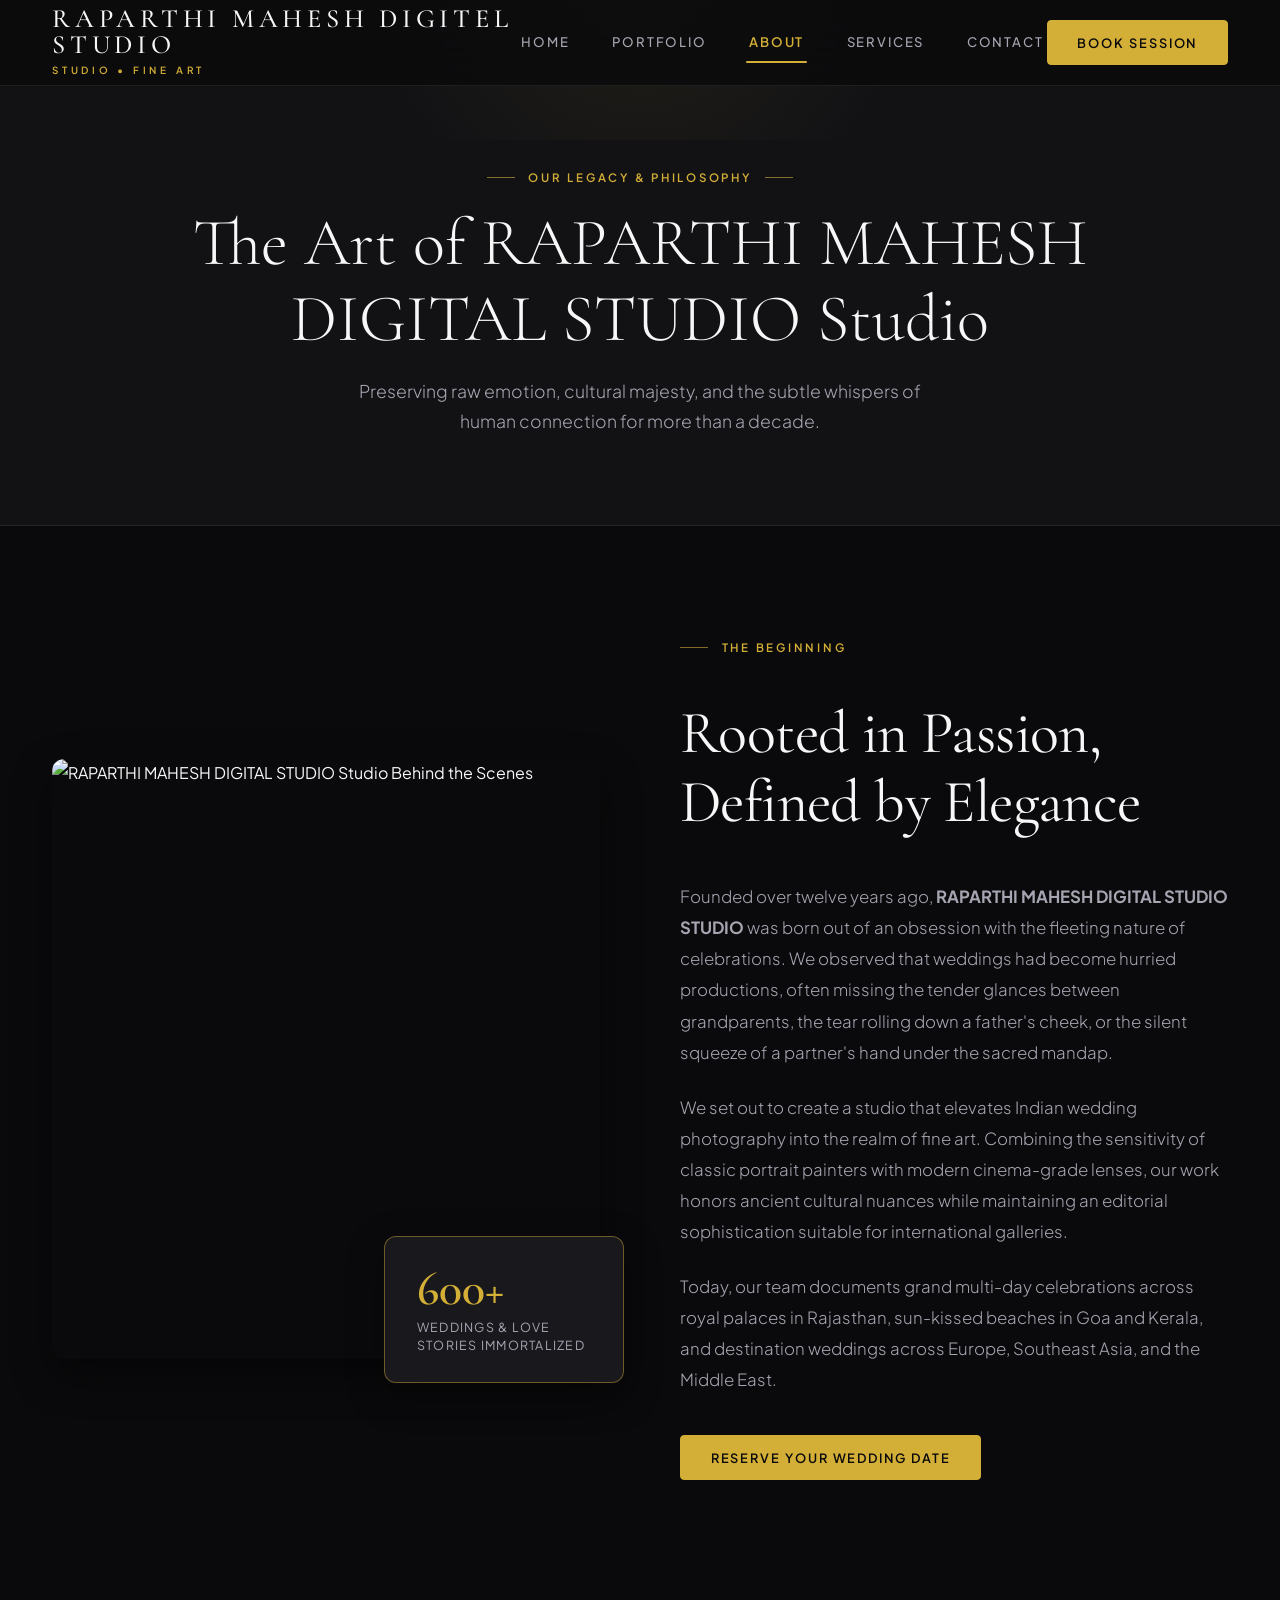
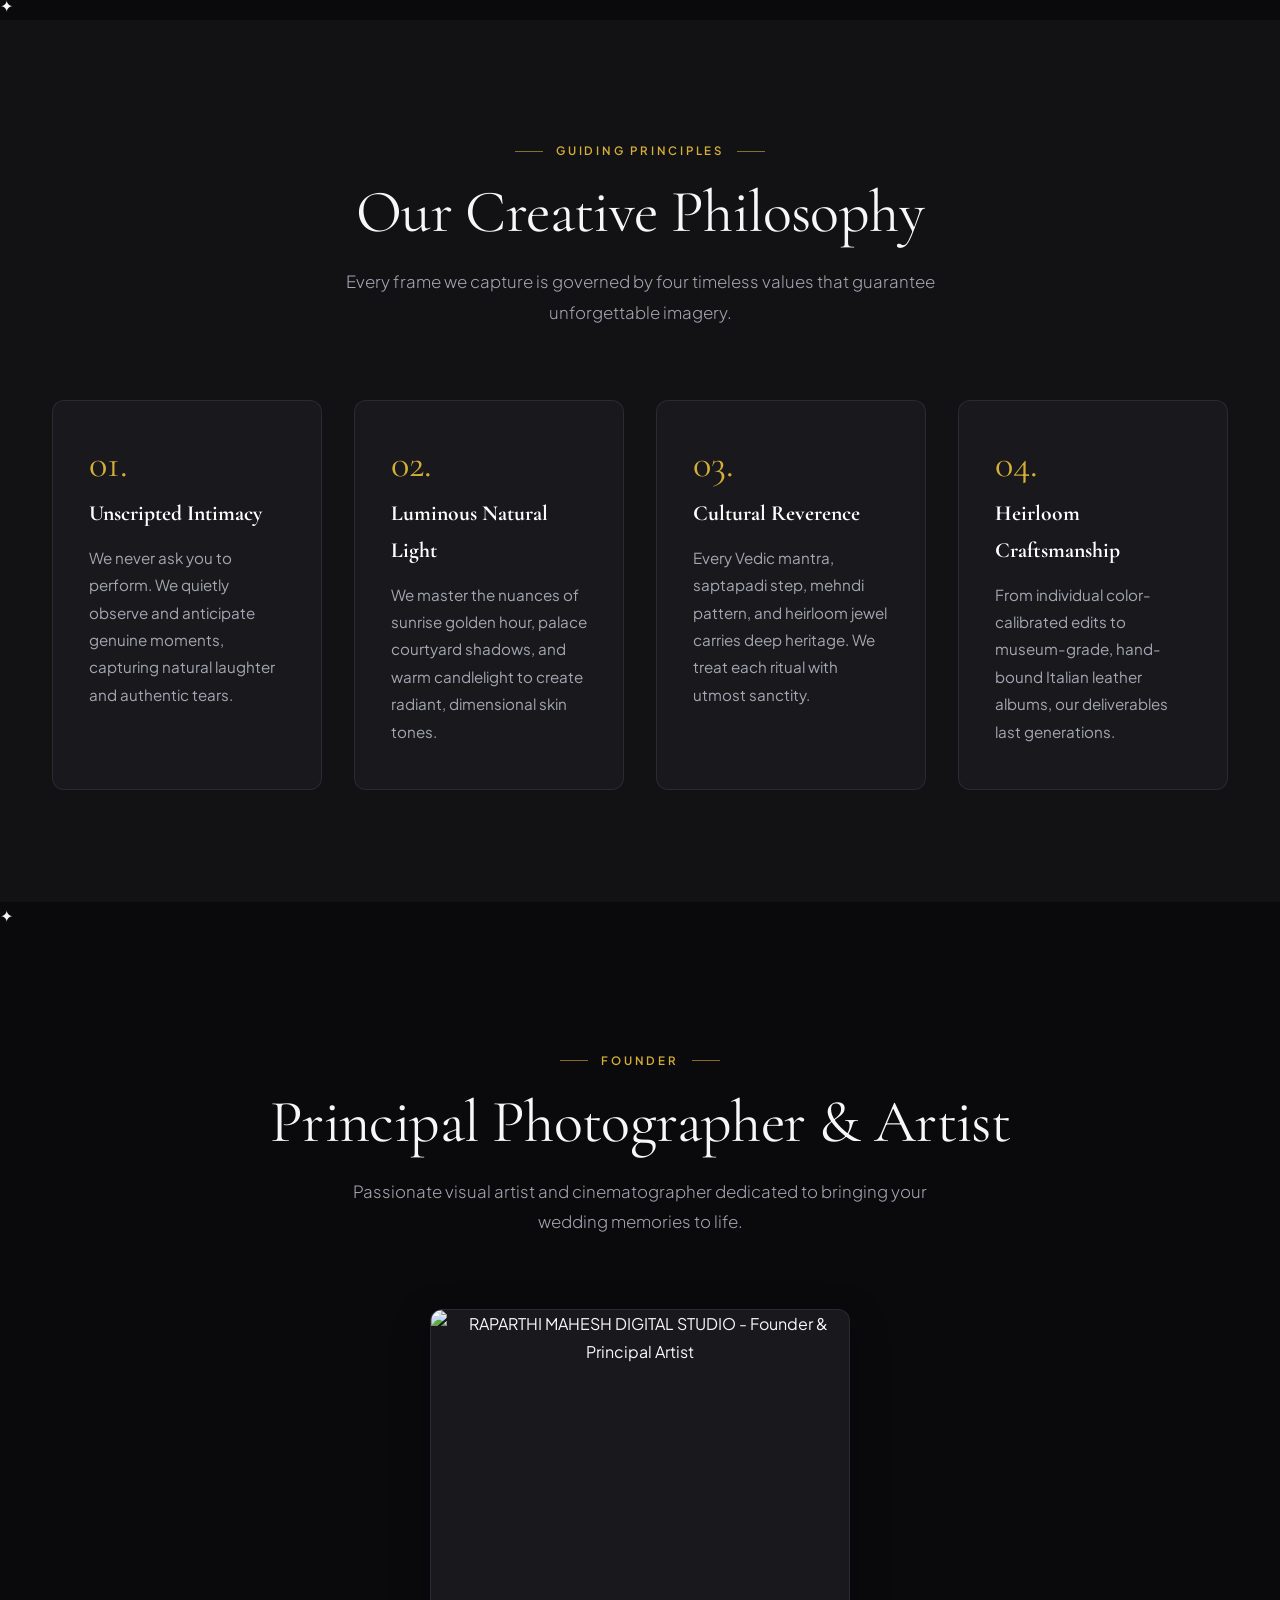
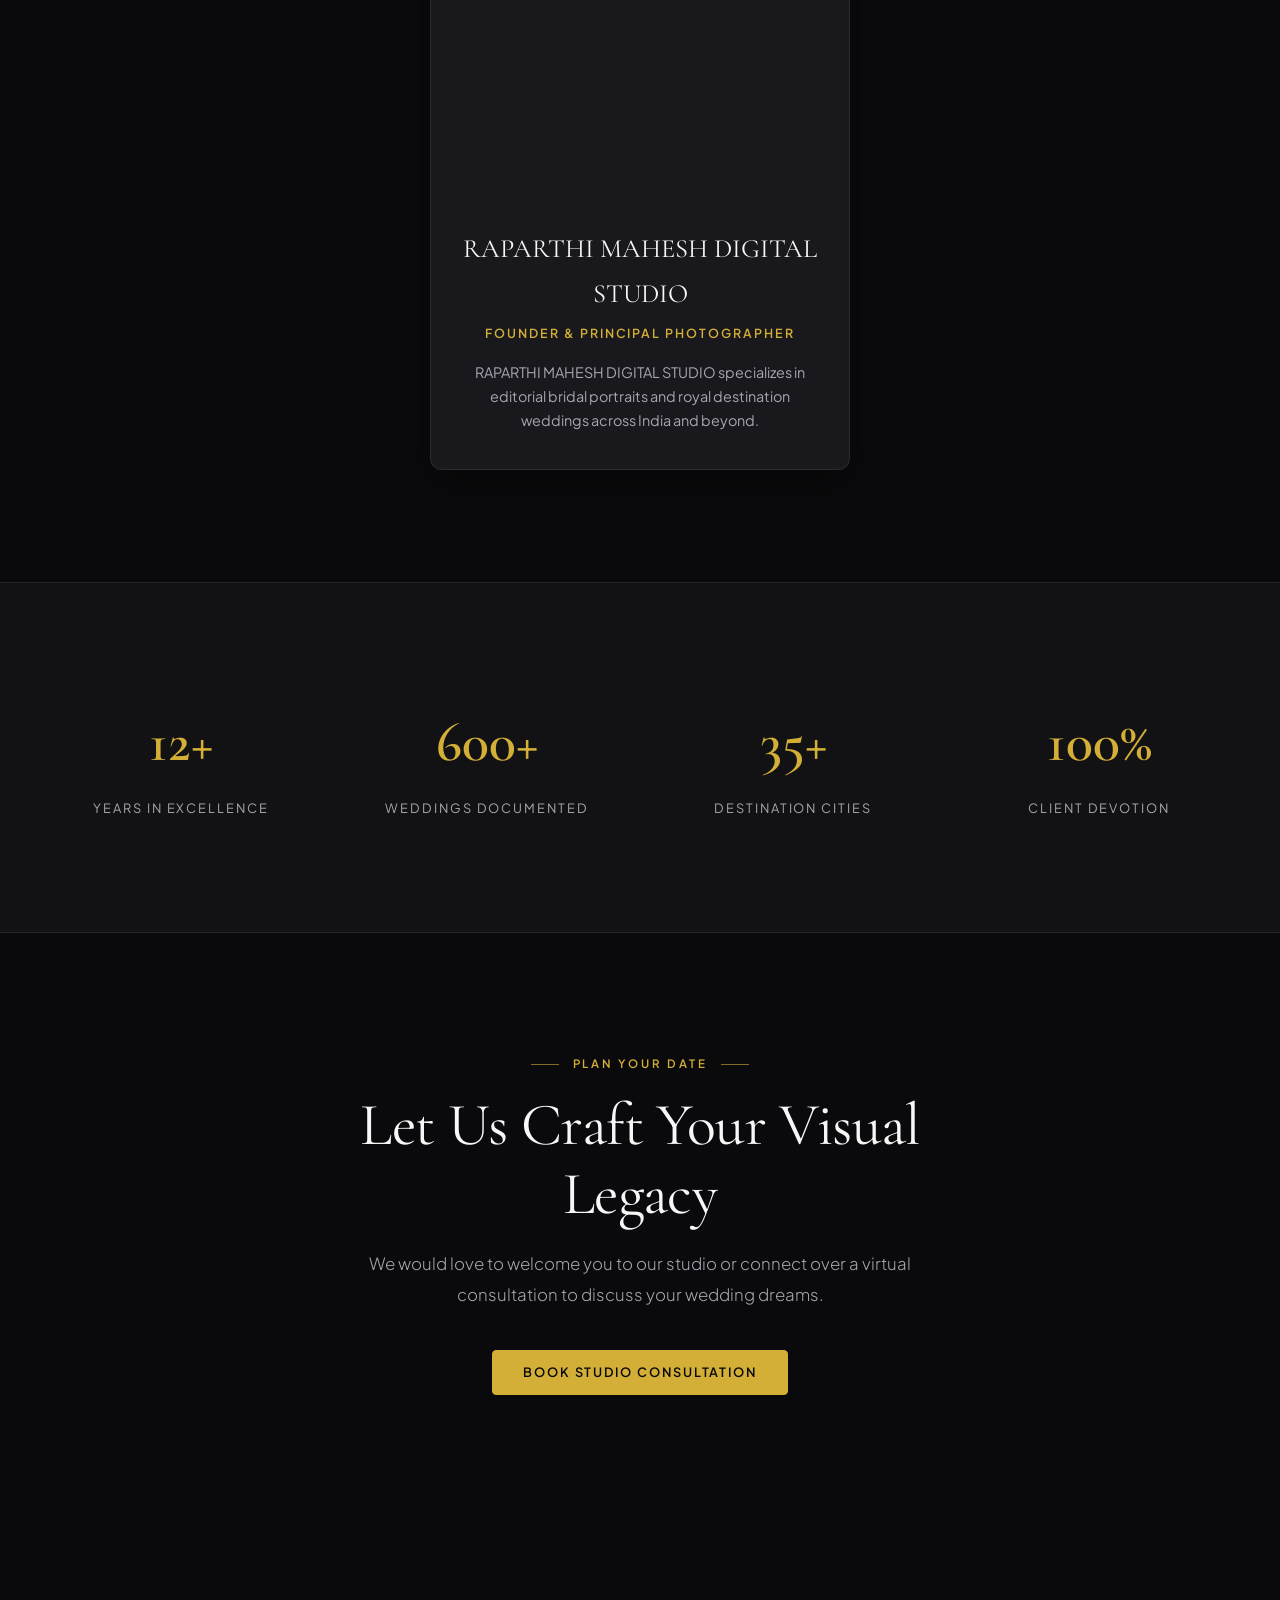
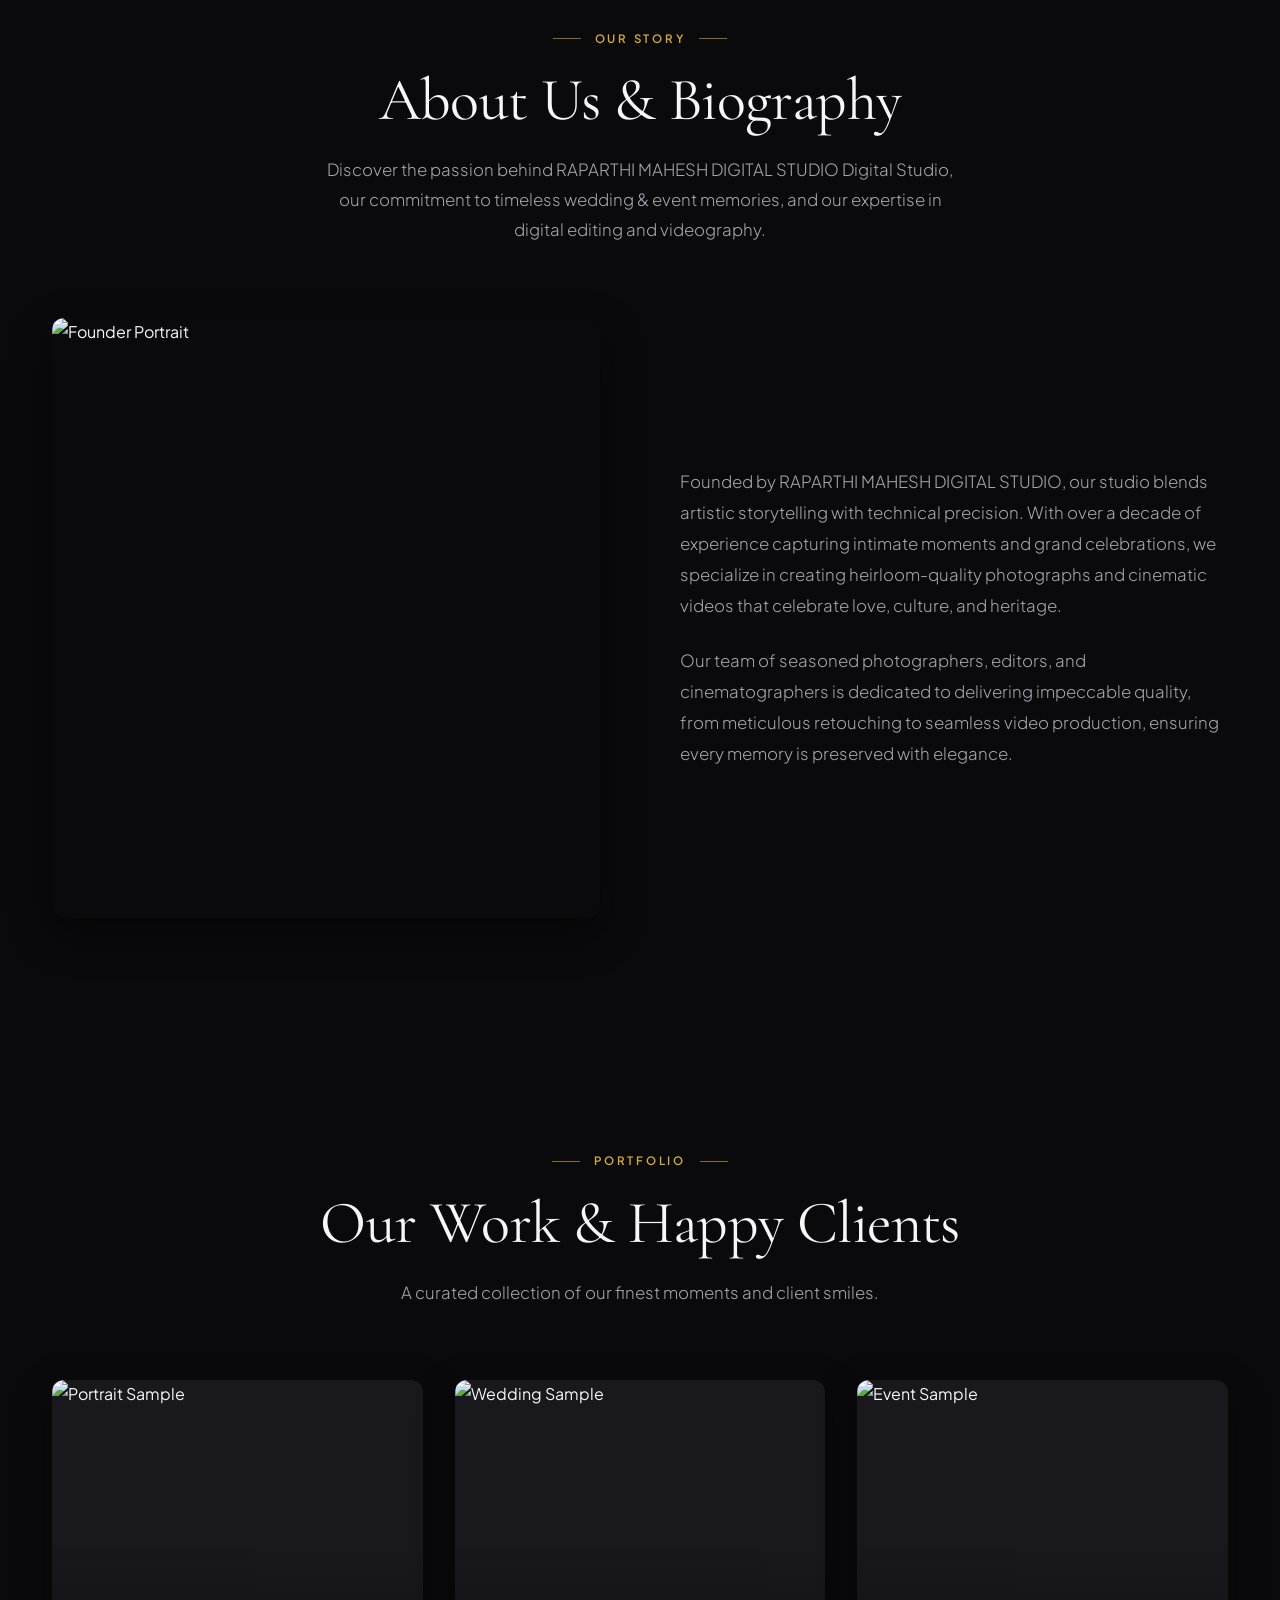
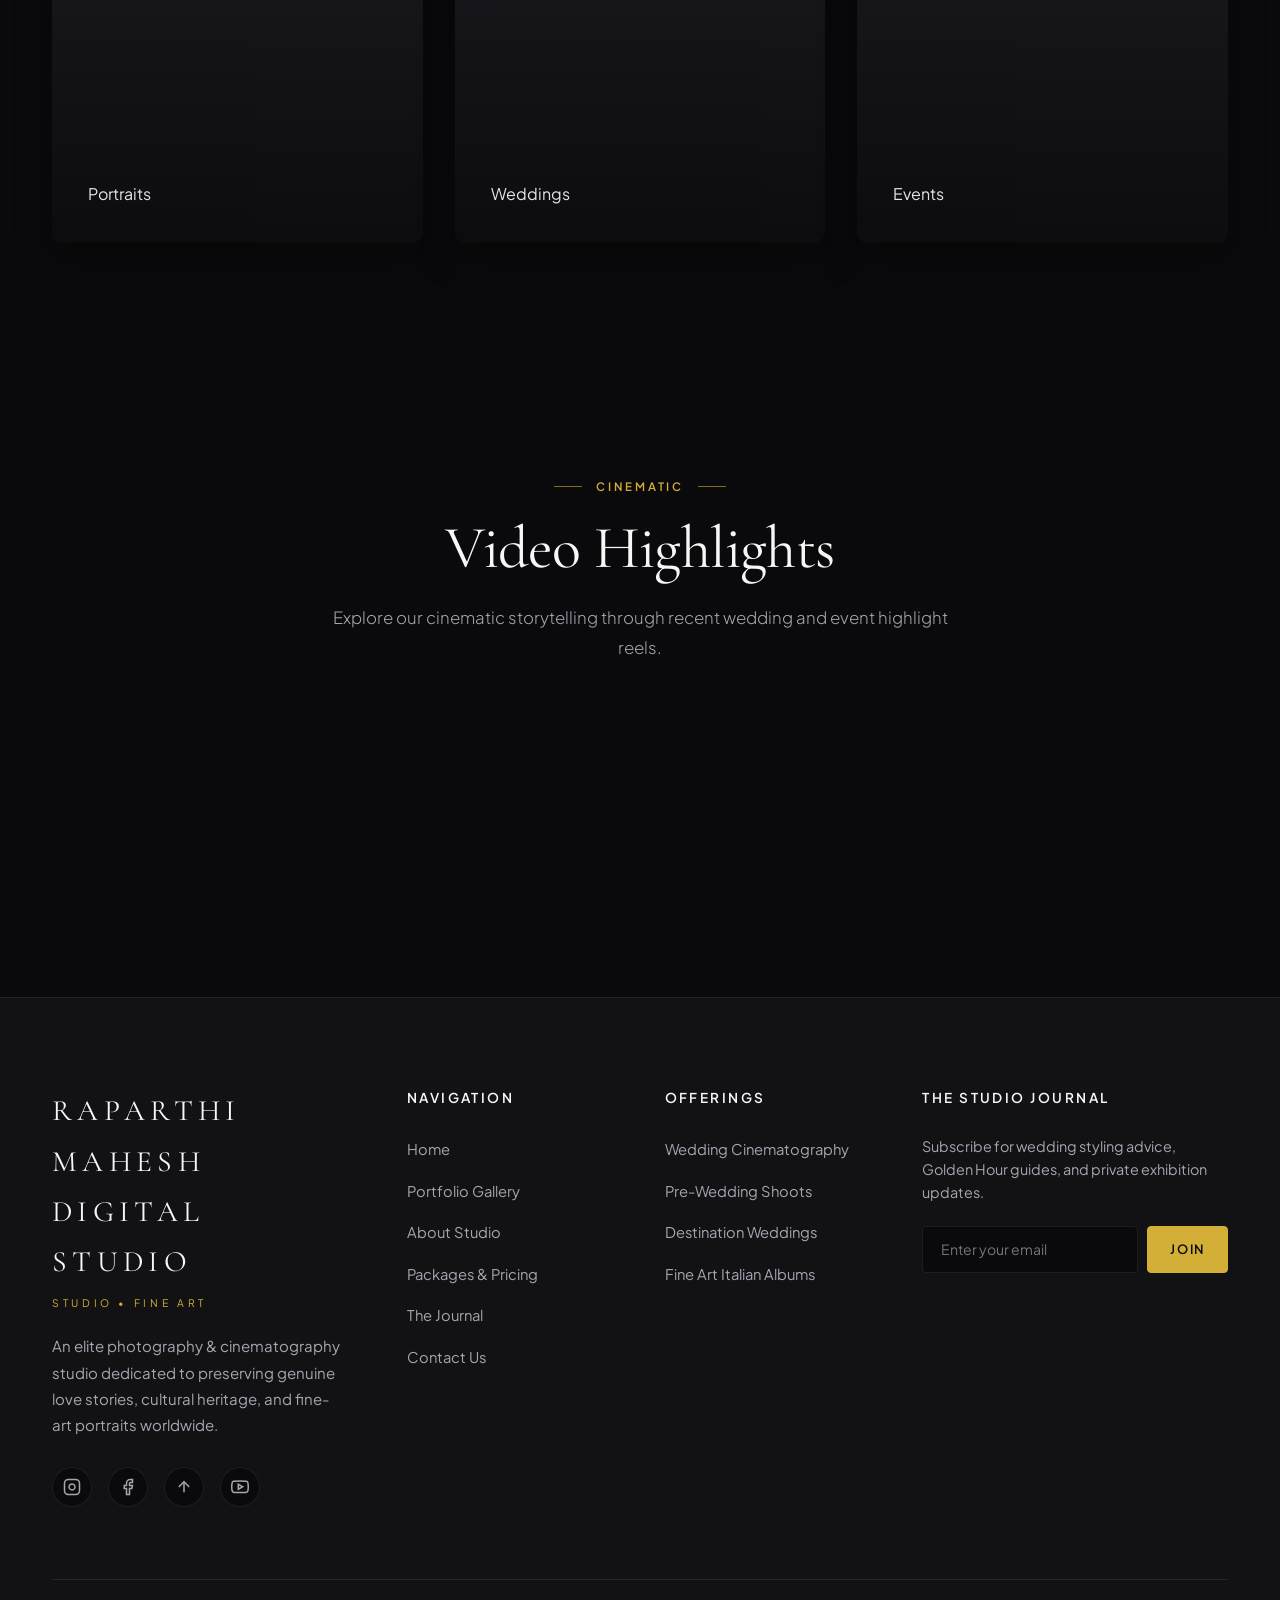
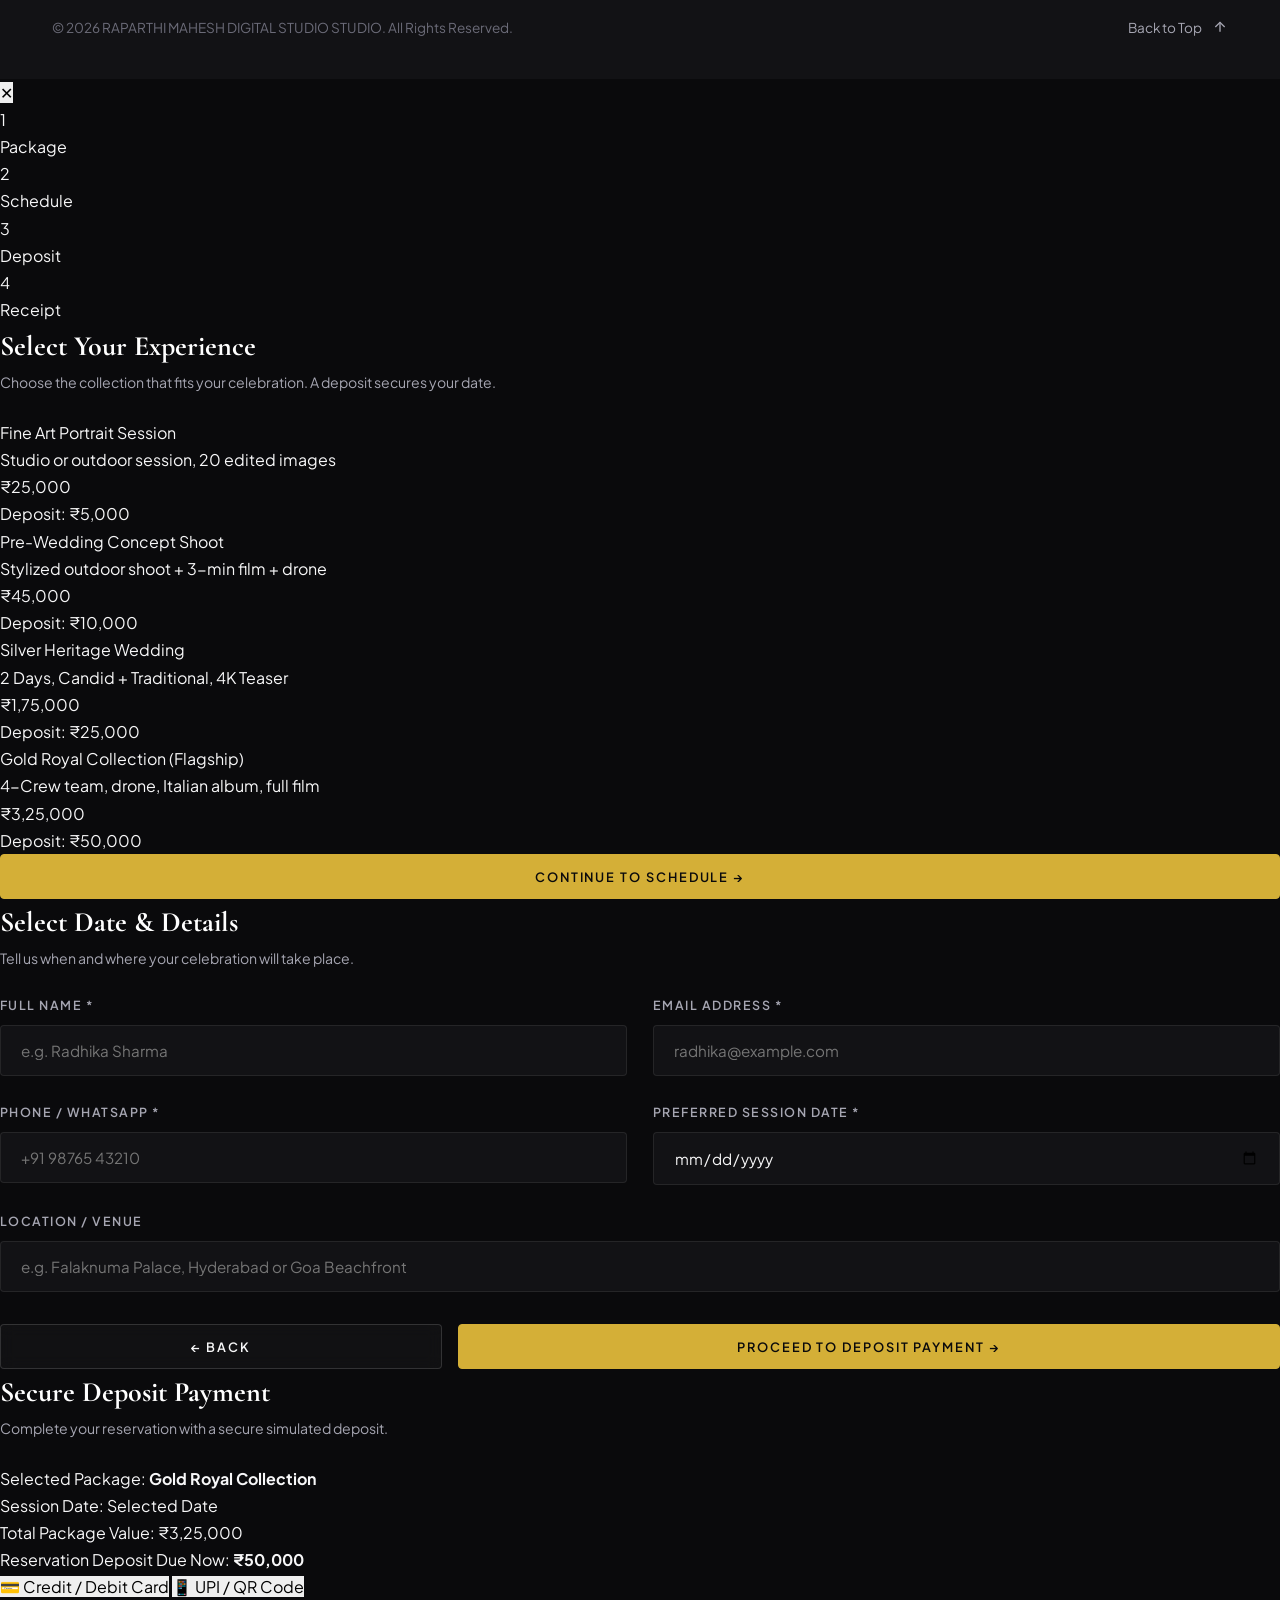
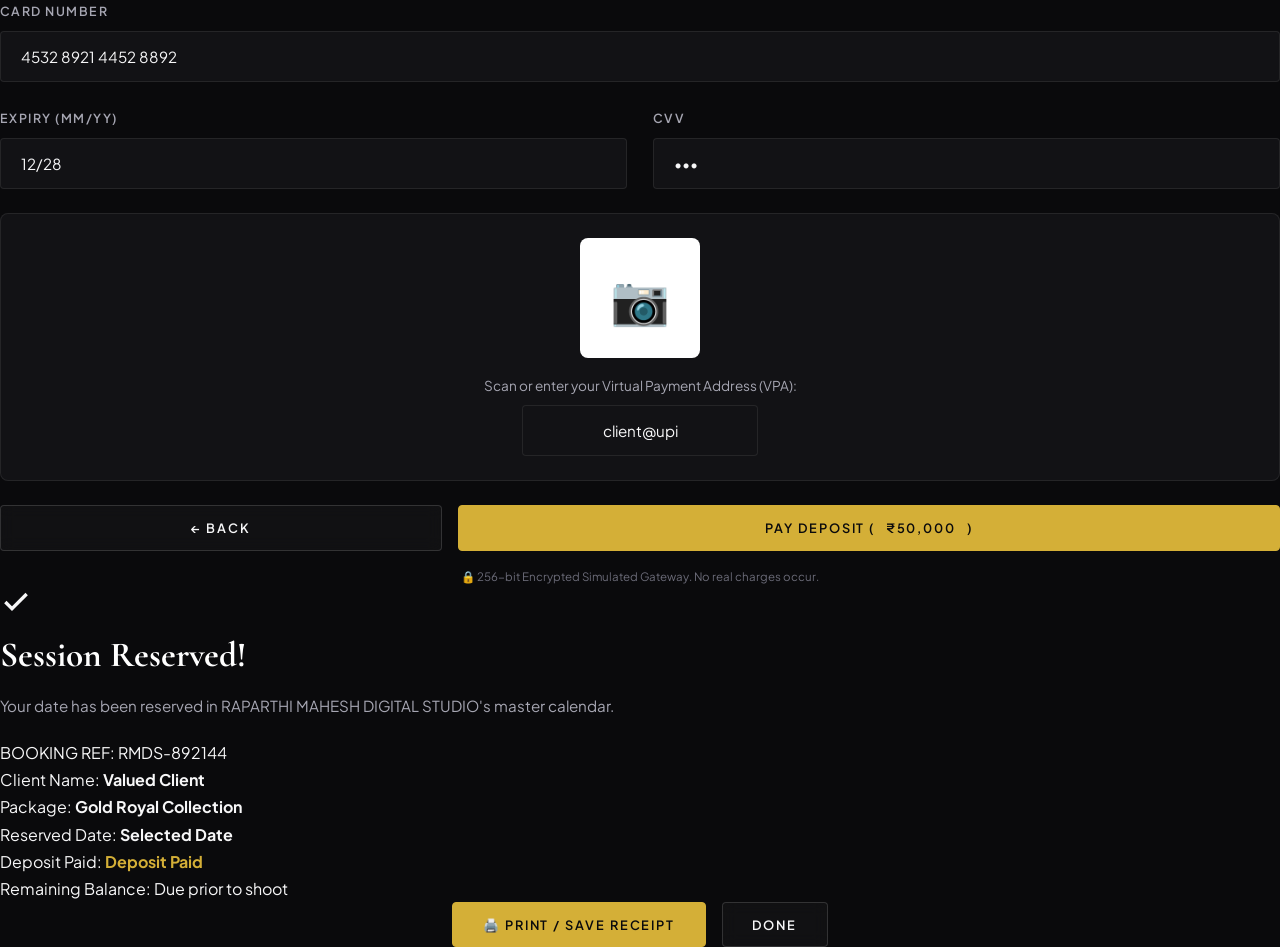
==== about.html @ 32ed5065 "Initial commit: RAPARTHI MAHESH DIGITAL STUDIO website" ====
<!DOCTYPE html>
<html lang="en">
<head>
  <meta charset="UTF-8">
  <meta name="viewport" content="width=device-width, initial-scale=1.0">
  <title>About Us | RAPARTHI MAHESH DIGITAL STUDIO STUDIO</title>
  <meta name="description" content="Discover the story, creative philosophy, and passionate team behind RAPARTHI MAHESH DIGITAL STUDIO Studio. Preserving heritage and emotional love stories for over a decade.">
  <link rel="stylesheet" href="css/style.css">
  <link rel="icon" href="data:image/svg+xml,<svg xmlns=%22http://www.w3.org/2000/svg%22 viewBox=%220 0 100 100%22><text y=%22.9em%22 font-size=%2290%22>📷</text></svg>">
</head>
<body>

  <!-- Site Header Navigation -->
  <header class="site-header">
    <div class="container header-container">
      <a href="index.html" class="brand-logo">
        <span class="brand-title">RAPARTHI MAHESH DIGITEL STUDIO</span>
        <span class="brand-sub">STUDIO • FINE ART</span>
      </a>

      <nav class="nav-links">
        <a href="index.html" class="nav-link">Home</a>
        <a href="portfolio.html" class="nav-link">Portfolio</a>
        <a href="about.html" class="nav-link active">About</a>
        <a href="services.html" class="nav-link">Services</a>
        <a href="contact.html" class="nav-link">Contact</a>
      </nav>

      <div class="header-actions">
        <button class="btn btn-primary open-booking-btn">Book Session</button>
        <button class="mobile-toggle" aria-label="Toggle Navigation Menu">
          <span></span>
          <span></span>
          <span></span>
        </button>
      </div>
    </div>
  </header>

  <!-- Mobile Drawer Menu -->
  <div class="drawer-overlay"></div>
  <aside class="mobile-drawer">
    <div class="brand-logo" style="margin-bottom: 2rem;">
      <span class="brand-title">RAPARTHI MAHESH DIGITAL STUDIO</span>
      <span class="brand-sub">STUDIO</span>
    </div>
    <nav class="mobile-drawer-links">
      <a href="index.html" class="mobile-drawer-link">Home</a>
      <a href="portfolio.html" class="mobile-drawer-link">Portfolio</a>
      <a href="about.html" class="mobile-drawer-link active">About Studio</a>
      <a href="services.html" class="mobile-drawer-link">Services & Pricing</a>
      <a href="contact.html" class="mobile-drawer-link">Contact & Inquiries</a>
    </nav>
    <div class="mobile-drawer-footer">
      <button class="btn btn-primary open-booking-btn" style="width: 100%;">Book a Session</button>
      <p style="font-size: 0.8rem; color: var(--text-muted); text-align: center;">+91 891-9912277 • maheshdigitals3@gmail.com</p>
    </div>
  </aside>

  <!-- Page Banner -->
  <header class="page-banner">
    <div class="container">
      <span class="section-tag">Our Legacy & Philosophy</span>
      <h1 class="page-title">The Art of RAPARTHI MAHESH DIGITAL STUDIO Studio</h1>
      <p class="page-desc">Preserving raw emotion, cultural majesty, and the subtle whispers of human connection for more than a decade.</p>
    </div>
  </header>

  <main>
    <!-- Origin Story Section -->
    <section class="section">
      <div class="container">
        <div class="split-intro">
          <div class="split-intro-image-wrapper">
            <img 
              src="https://images.unsplash.com/photo-1519741497674-611481863552?auto=format&fit=crop&w=1200&q=80" 
              alt="RAPARTHI MAHESH DIGITAL STUDIO Studio Behind the Scenes" 
              class="split-intro-img"
              loading="lazy"
            >
            <div class="split-intro-badge">
              <div class="number">600+</div>
              <div class="label">Weddings & Love Stories Immortalized</div>
            </div>
          </div>

          <div class="split-intro-content">
            <span class="section-tag no-after">The Beginning</span>
            <h2 class="section-title">Rooted in Passion, Defined by Elegance</h2>
            <p>
              Founded over twelve years ago, <strong>RAPARTHI MAHESH DIGITAL STUDIO STUDIO</strong> was born out of an obsession with the fleeting nature of celebrations. We observed that weddings had become hurried productions, often missing the tender glances between grandparents, the tear rolling down a father's cheek, or the silent squeeze of a partner's hand under the sacred mandap.
            </p>
            <p>
              We set out to create a studio that elevates Indian wedding photography into the realm of fine art. Combining the sensitivity of classic portrait painters with modern cinema-grade lenses, our work honors ancient cultural nuances while maintaining an editorial sophistication suitable for international galleries.
            </p>
            <p>
              Today, our team documents grand multi-day celebrations across royal palaces in Rajasthan, sun-kissed beaches in Goa and Kerala, and destination weddings across Europe, Southeast Asia, and the Middle East.
            </p>
            <div style="margin-top: 1rem;">
              <button class="btn btn-primary open-booking-btn">Reserve Your Wedding Date</button>
            </div>
          </div>
        </div>
      </div>
    </section>

    <!-- Visual Divider -->
    <div class="divider-gold">
      <span class="divider-gold-icon">✦</span>
    </div>

    <!-- Artistic Pillars Section -->
    <section class="section section-dark">
      <div class="container">
        <div class="section-header">
          <span class="section-tag">Guiding Principles</span>
          <h2 class="section-title">Our Creative Philosophy</h2>
          <p class="section-desc">Every frame we capture is governed by four timeless values that guarantee unforgettable imagery.</p>
        </div>

        <div style="display: grid; grid-template-columns: repeat(auto-fit, minmax(260px, 1fr)); gap: 2rem;">
          <div style="background: var(--bg-card); padding: 2.75rem 2.25rem; border-radius: var(--radius-md); border: 1px solid var(--border-subtle); display: flex; flex-direction: column;">
            <div style="font-size: 2.4rem; color: var(--accent-gold); font-family: var(--font-serif); margin-bottom: 0.75rem; line-height: 1;">01.</div>
            <h3 style="font-size: 1.35rem; margin-bottom: 0.75rem; font-family: var(--font-serif); color: #FFFFFF;">Unscripted Intimacy</h3>
            <p style="color: var(--text-secondary); font-size: 0.95rem; line-height: 1.8;">
              We never ask you to perform. We quietly observe and anticipate genuine moments, capturing natural laughter and authentic tears.
            </p>
          </div>

          <div style="background: var(--bg-card); padding: 2.75rem 2.25rem; border-radius: var(--radius-md); border: 1px solid var(--border-subtle); display: flex; flex-direction: column;">
            <div style="font-size: 2.4rem; color: var(--accent-gold); font-family: var(--font-serif); margin-bottom: 0.75rem; line-height: 1;">02.</div>
            <h3 style="font-size: 1.35rem; margin-bottom: 0.75rem; font-family: var(--font-serif); color: #FFFFFF;">Luminous Natural Light</h3>
            <p style="color: var(--text-secondary); font-size: 0.95rem; line-height: 1.8;">
              We master the nuances of sunrise golden hour, palace courtyard shadows, and warm candlelight to create radiant, dimensional skin tones.
            </p>
          </div>

          <div style="background: var(--bg-card); padding: 2.75rem 2.25rem; border-radius: var(--radius-md); border: 1px solid var(--border-subtle); display: flex; flex-direction: column;">
            <div style="font-size: 2.4rem; color: var(--accent-gold); font-family: var(--font-serif); margin-bottom: 0.75rem; line-height: 1;">03.</div>
            <h3 style="font-size: 1.35rem; margin-bottom: 0.75rem; font-family: var(--font-serif); color: #FFFFFF;">Cultural Reverence</h3>
            <p style="color: var(--text-secondary); font-size: 0.95rem; line-height: 1.8;">
              Every Vedic mantra, saptapadi step, mehndi pattern, and heirloom jewel carries deep heritage. We treat each ritual with utmost sanctity.
            </p>
          </div>

          <div style="background: var(--bg-card); padding: 2.75rem 2.25rem; border-radius: var(--radius-md); border: 1px solid var(--border-subtle); display: flex; flex-direction: column;">
            <div style="font-size: 2.4rem; color: var(--accent-gold); font-family: var(--font-serif); margin-bottom: 0.75rem; line-height: 1;">04.</div>
            <h3 style="font-size: 1.35rem; margin-bottom: 0.75rem; font-family: var(--font-serif); color: #FFFFFF;">Heirloom Craftsmanship</h3>
            <p style="color: var(--text-secondary); font-size: 0.95rem; line-height: 1.8;">
              From individual color-calibrated edits to museum-grade, hand-bound Italian leather albums, our deliverables last generations.
            </p>
          </div>
        </div>
      </div>
    </section>

    <!-- Visual Divider -->
    <div class="divider-gold">
      <span class="divider-gold-icon">✦</span>
    </div>

    <!-- Team Members Section -->
    <section class="section">
      <div class="container">
        <div class="section-header">
          <span class="section-tag">Founder</span>
          <h2 class="section-title">Principal Photographer & Artist</h2>
          <p class="section-desc">Passionate visual artist and cinematographer dedicated to bringing your wedding memories to life.</p>
        </div>

        <div class="team-grid" style="display: flex; justify-content: center;">
          <!-- Member 1 -->
          <div class="team-card" style="max-width: 420px; width: 100%;">
            <div class="team-img-wrapper">
              <img src="https://images.unsplash.com/photo-1507003211169-0a1dd7228f2d?auto=format&fit=crop&w=800&q=80" alt="RAPARTHI MAHESH DIGITAL STUDIO - Founder & Principal Artist" class="team-img" loading="lazy">
            </div>
            <div class="team-info">
              <h3 class="team-name">RAPARTHI MAHESH DIGITAL STUDIO</h3>
              <p class="team-role">Founder & Principal Photographer</p>
              <p class="team-bio">RAPARTHI MAHESH DIGITAL STUDIO specializes in editorial bridal portraits and royal destination weddings across India and beyond.</p>
            </div>
          </div>
        </div>
      </div>
    </section>

    <!-- Studio Milestones Stats Section -->
    <section class="section section-dark text-center" style="border-top: 1px solid var(--border-subtle); border-bottom: 1px solid var(--border-subtle);">
      <div class="container">
        <div style="display: grid; grid-template-columns: repeat(auto-fit, minmax(200px, 1fr)); gap: 3rem;">
          <div>
            <div style="font-family: var(--font-serif); font-size: 3.5rem; color: var(--accent-gold); font-weight: 600;">12+</div>
            <p style="color: var(--text-secondary); text-transform: uppercase; font-size: 0.8rem; letter-spacing: 0.15em; margin-top: 0.5rem;">Years in Excellence</p>
          </div>
          <div>
            <div style="font-family: var(--font-serif); font-size: 3.5rem; color: var(--accent-gold); font-weight: 600;">600+</div>
            <p style="color: var(--text-secondary); text-transform: uppercase; font-size: 0.8rem; letter-spacing: 0.15em; margin-top: 0.5rem;">Weddings Documented</p>
          </div>
          <div>
            <div style="font-family: var(--font-serif); font-size: 3.5rem; color: var(--accent-gold); font-weight: 600;">35+</div>
            <p style="color: var(--text-secondary); text-transform: uppercase; font-size: 0.8rem; letter-spacing: 0.15em; margin-top: 0.5rem;">Destination Cities</p>
          </div>
          <div>
            <div style="font-family: var(--font-serif); font-size: 3.5rem; color: var(--accent-gold); font-weight: 600;">100%</div>
            <p style="color: var(--text-secondary); text-transform: uppercase; font-size: 0.8rem; letter-spacing: 0.15em; margin-top: 0.5rem;">Client Devotion</p>
          </div>
        </div>
      </div>
    </section>

    <!-- Consultation CTA Banner -->
    <section class="section text-center">
      <div class="container" style="max-width: 780px;">
        <span class="section-tag">Plan Your Date</span>
        <h2 class="section-title">Let Us Craft Your Visual Legacy</h2>
        <p class="section-desc" style="margin-bottom: 2.5rem;">
          We would love to welcome you to our studio or connect over a virtual consultation to discuss your wedding dreams.
        </p>
        <button class="btn btn-primary open-booking-btn">Book Studio Consultation</button>
      </div>
    </section>
    <!-- New About Us & Biography Section -->
    <section class="section">
      <div class="container">
        <div class="section-header">
          <span class="section-tag">Our Story</span>
          <h2 class="section-title">About Us & Biography</h2>
          <p class="section-desc">Discover the passion behind <a href="https://www.RAPARTHI MAHESH DIGITAL STUDIOdigitalstudio.com" target="_blank" class="brand-link">RAPARTHI MAHESH DIGITAL STUDIO Digital Studio</a>, our commitment to timeless wedding & event memories, and our expertise in digital editing and videography.</p>
        </div>
        <div class="split-intro">
          <div class="split-intro-image-wrapper">
            <img src="https://images.unsplash.com/photo-1529626455594-4ff0802cfb7e?auto=format&fit=crop&w=800&q=80" alt="Founder Portrait" class="split-intro-img" loading="lazy" />
          </div>
          <div class="split-intro-content">
            <p>Founded by RAPARTHI MAHESH DIGITAL STUDIO, our studio blends artistic storytelling with technical precision. With over a decade of experience capturing intimate moments and grand celebrations, we specialize in creating heirloom-quality photographs and cinematic videos that celebrate love, culture, and heritage.</p>
            <p>Our team of seasoned photographers, editors, and cinematographers is dedicated to delivering impeccable quality, from meticulous retouching to seamless video production, ensuring every memory is preserved with elegance.</p>
          </div>
        </div>
      </div>
    </section>

    <!-- Our Work & Happy Clients Gallery -->
    <section class="section">
      <div class="container">
        <div class="section-header">
          <span class="section-tag">Portfolio</span>
          <h2 class="section-title">Our Work &amp; Happy Clients</h2>
          <p class="section-desc">A curated collection of our finest moments and client smiles.</p>
        </div>
        <div class="gallery-grid">
          <!-- Placeholder cards – replace src with actual images -->
          <div class="gallery-card" data-category="portraits">
            <img src="https://images.unsplash.com/photo-1558981359-3c2a9696b2c9?auto=format&fit=crop&w=600&q=80" alt="Portrait Sample" class="gallery-card-img" loading="lazy" />
            <div class="gallery-card-overlay"><span>Portraits</span></div>
          </div>
          <div class="gallery-card" data-category="weddings">
            <img src="https://images.unsplash.com/photo-1513584899661-8036c789d4a9?auto=format&fit=crop&w=600&q=80" alt="Wedding Sample" class="gallery-card-img" loading="lazy" />
            <div class="gallery-card-overlay"><span>Weddings</span></div>
          </div>
          <div class="gallery-card" data-category="events">
            <img src="https://images.unsplash.com/photo-1526401485004-2f1a5c5e5bd5?auto=format&fit=crop&w=600&q=80" alt="Event Sample" class="gallery-card-img" loading="lazy" />
            <div class="gallery-card-overlay"><span>Events</span></div>
          </div>
        </div>
      </div>
    </section>

    <!-- Video Highlights Section -->
    <section class="section">
      <div class="container">
        <div class="section-header">
          <span class="section-tag">Cinematic</span>
          <h2 class="section-title">Video Highlights</h2>
          <p class="section-desc">Explore our cinematic storytelling through recent wedding and event highlight reels.</p>
        </div>
        <div class="video-grid" style="display:grid;grid-template-columns:repeat(auto-fit,minmax(300px,1fr));gap:1.5rem;">
          <!-- Replace src with actual YouTube embed links -->
          <iframe src="https://www.youtube.com/embed/dQw4w9WgXcQ" title="Highlight Reel 1" frameborder="0" allow="accelerometer; autoplay; clipboard-write; encrypted-media; gyroscope; picture-in-picture" allowfullscreen loading="lazy"></iframe>
          <iframe src="https://www.youtube.com/embed/dQw4w9WgXcQ" title="Highlight Reel 2" frameborder="0" allow="accelerometer; autoplay; clipboard-write; encrypted-media; gyroscope; picture-in-picture" allowfullscreen loading="lazy"></iframe>
        </div>
      </div>
    </section>
  </main>

  <!-- Site Footer -->
  <footer class="site-footer">
    <div class="container">
      <div class="footer-top">
        <div class="footer-brand">
          <div class="brand-title">RAPARTHI MAHESH DIGITAL STUDIO</div>
          <div class="brand-sub">STUDIO • FINE ART</div>
          <p>An elite photography & cinematography studio dedicated to preserving genuine love stories, cultural heritage, and fine-art portraits worldwide.</p>
          <div class="footer-socials">
            <a href="https://www.instagram.com/_lds_studio?stkn=NjQ5MHJoamY3eDZh" class="social-icon" target="_blank" aria-label="Instagram">
              <svg width="18" height="18" viewBox="0 0 24 24" fill="none" stroke="currentColor" stroke-width="2"><rect x="2" y="2" width="20" height="20" rx="5" ry="5"></rect><path d="M16 11.37A4 4 0 1 1 12.63 8 4 4 0 0 1 16 11.37z"></path><line x1="17.5" y1="6.5" x2="17.51" y2="6.5"></line></svg>
            </a>
            <a href="https://facebook.com" class="social-icon" target="_blank" aria-label="Facebook">
              <svg width="18" height="18" viewBox="0 0 24 24" fill="none" stroke="currentColor" stroke-width="2"><path d="M18 2h-3a5 5 0 0 0-5 5v3H7v4h3v8h4v-8h3l1-4h-4V7a1 1 0 0 1 1-1h3z"></path></svg>
            </a>
            <a href="https://pinterest.com" class="social-icon" target="_blank" aria-label="Pinterest">
              <svg width="18" height="18" viewBox="0 0 24 24" fill="none" stroke="currentColor" stroke-width="2"><line x1="12" y1="19" x2="12" y2="5"></line><polyline points="5 12 12 5 19 12"></polyline></svg>
            </a>
            <a href="https://youtube.com" class="social-icon" target="_blank" aria-label="YouTube">
              <svg width="18" height="18" viewBox="0 0 24 24" fill="none" stroke="currentColor" stroke-width="2"><path d="M22.54 6.42a2.78 2.78 0 0 0-1.94-2C18.88 4 12 4 12 4s-6.88 0-8.6.46a2.78 2.78 0 0 0-1.94 2A29 29 0 0 0 1 11.75a29 29 0 0 0 .46 5.33A2.78 2.78 0 0 0 3.4 19c1.72.46 8.6.46 8.6.46s6.88 0 8.6-.46a2.78 2.78 0 0 0 1.94-2 29 29 0 0 0 .46-5.25 29 29 0 0 0-.46-5.33z"></path><polygon points="9.75 15.02 15.5 11.75 9.75 8.48 9.75 15.02"></polygon></svg>
            </a>
          </div>
        </div>

        <div>
          <h4 class="footer-title">Navigation</h4>
          <ul class="footer-links">
            <li><a href="index.html">Home</a></li>
            <li><a href="portfolio.html">Portfolio Gallery</a></li>
            <li><a href="about.html">About Studio</a></li>
            <li><a href="services.html">Packages & Pricing</a></li>
            <li><a href="blog.html">The Journal</a></li>
            <li><a href="contact.html">Contact Us</a></li>
          </ul>
        </div>

        <div>
          <h4 class="footer-title">Offerings</h4>
          <ul class="footer-links">
            <li><a href="services.html">Wedding Cinematography</a></li>
            <li><a href="services.html">Pre-Wedding Shoots</a></li>
            <li><a href="services.html">Destination Weddings</a></li>
            <li><a href="services.html">Fine Art Italian Albums</a></li>
          </ul>
        </div>

        <div class="footer-newsletter">
          <h4 class="footer-title">The Studio Journal</h4>
          <p>Subscribe for wedding styling advice, Golden Hour guides, and private exhibition updates.</p>
          <form id="newsletterForm" class="newsletter-form">
            <input type="email" placeholder="Enter your email" required class="newsletter-input">
            <button type="submit" class="btn btn-primary" style="padding: 0.85rem 1.35rem;">Join</button>
          </form>
        </div>
      </div>

      <div class="footer-bottom">
        <p>© 2026 RAPARTHI MAHESH DIGITAL STUDIO STUDIO. All Rights Reserved.</p>
        <div class="back-to-top">
          <span>Back to Top</span>
          <svg width="16" height="16" viewBox="0 0 24 24" fill="none" stroke="currentColor" stroke-width="2"><line x1="12" y1="19" x2="12" y2="5"></line><polyline points="5 12 12 5 19 12"></polyline></svg>
        </div>
      </div>
    </div>
  </footer>

  <script src="js/main.js"></script>
</body>
</html>
---- css/style.css ----
/* ==========================================================================
   RAPARTHI MAHESH DIGITAL STUDIO - Modern Minimalist Photography Stylesheet
   Refined Layout, Balanced Whitespace, Editorial Typography & Subtle Animations
   ========================================================================== */

@import url('https://fonts.googleapis.com/css2?family=Cormorant+Garamond:ital,wght@0,300;0,400;0,500;0,600;1,400;1,500&family=Plus+Jakarta+Sans:wght@300;400;500;600;700&display=swap');

:root {
  /* Color Palette */
  --bg-primary: #0A0A0C;
  --bg-secondary: #121215;
  --bg-card: #18181D;
  --bg-card-hover: #1F1F26;
  --bg-surface: #24242C;
  
  --text-primary: #F7F7F8;
  --text-secondary: #A6A6B2;
  --text-muted: #6B6B78;
  
  --accent-gold: #D4AF37;
  --accent-gold-light: #F0D57E;
  --accent-gold-dark: #A9851C;
  --accent-gold-muted: rgba(212, 175, 55, 0.12);
  --accent-gold-glow: rgba(212, 175, 55, 0.25);
  
  --border-subtle: rgba(255, 255, 255, 0.08);
  --border-medium: rgba(255, 255, 255, 0.14);
  --border-active: rgba(212, 175, 55, 0.45);

  /* Typography */
  --font-serif: 'Cormorant Garamond', Georgia, serif;
  --font-sans: 'Plus Jakarta Sans', -apple-system, BlinkMacSystemFont, sans-serif;

  /* Spacing Scale (Harmonious & Balanced) */
  --space-xs: 0.5rem;
  --space-sm: 1rem;
  --space-md: 1.75rem;
  --space-lg: 2.75rem;
  --space-xl: 4.5rem;
  --space-2xl: 7.5rem;

  /* Layout */
  --container-max: 1240px;
  --container-wide: 1400px;
  --header-height: 86px;
  --radius-xs: 4px;
  --radius-sm: 8px;
  --radius-md: 12px;
  --radius-lg: 20px;
  --radius-pill: 9999px;

  /* Transitions & Shadows */
  --transition-fast: all 0.2s cubic-bezier(0.16, 1, 0.3, 1);
  --transition-smooth: all 0.35s cubic-bezier(0.16, 1, 0.3, 1);
  --transition-slow: all 0.6s cubic-bezier(0.16, 1, 0.3, 1);
  --shadow-subtle: 0 12px 36px rgba(0, 0, 0, 0.35);
  --shadow-card: 0 16px 40px rgba(0, 0, 0, 0.45);
  --shadow-gold: 0 8px 30px rgba(212, 175, 55, 0.22);
}

/* Base Resets */
*, *::before, *::after {
  box-sizing: border-box;
  margin: 0;
  padding: 0;
}

html {
  scroll-behavior: smooth;
  font-size: 16px;
  background-color: var(--bg-primary);
}

body {
  font-family: var(--font-sans);
  background-color: var(--bg-primary);
  color: var(--text-primary);
  line-height: 1.7;
  -webkit-font-smoothing: antialiased;
  -moz-osx-font-smoothing: grayscale;
  overflow-x: hidden;
  display: flex;
  flex-direction: column;
  min-height: 100vh;
}

img {
  max-width: 100%;
  height: auto;
  display: block;
}

a {
  color: inherit;
  text-decoration: none;
  transition: var(--transition-fast);
}

button, input, select, textarea {
  font-family: inherit;
  font-size: inherit;
  outline: none;
  border: none;
}

ul, ol {
  list-style: none;
}

/* Balanced Containers */
.container {
  width: 100%;
  max-width: var(--container-max);
  margin-left: auto;
  margin-right: auto;
  padding-left: 2rem;
  padding-right: 2rem;
}

.container-wide {
  width: 100%;
  max-width: var(--container-wide);
  margin-left: auto;
  margin-right: auto;
  padding-left: 2rem;
  padding-right: 2rem;
}

/* Typography & Section Alignment */
.serif {
  font-family: var(--font-serif);
}

.section-header {
  margin-bottom: var(--space-xl);
  text-align: center;
}

.section-header.text-left {
  text-align: left;
}

.section-tag {
  display: inline-flex;
  align-items: center;
  gap: 0.85rem;
  font-size: 0.72rem;
  font-weight: 600;
  text-transform: uppercase;
  letter-spacing: 0.24em;
  color: var(--accent-gold);
  margin-bottom: 1.1rem;
}

.section-tag::before,
.section-tag::after {
  content: '';
  display: inline-block;
  width: 28px;
  height: 1px;
  background-color: var(--accent-gold);
  opacity: 0.6;
}

.section-tag.no-after::after {
  display: none;
}

.section-title {
  font-family: var(--font-serif);
  font-size: clamp(2.3rem, 4.8vw, 3.75rem);
  font-weight: 400;
  line-height: 1.15;
  letter-spacing: -0.01em;
  color: var(--text-primary);
  margin-bottom: 1.25rem;
}

.section-desc {
  font-size: 1.05rem;
  color: var(--text-secondary);
  max-width: 640px;
  margin-left: auto;
  margin-right: auto;
  font-weight: 300;
  line-height: 1.8;
}

.section-header.text-left .section-desc {
  margin-left: 0;
}

.text-center {
  text-align: center;
}

/* ==========================================================================
   Navigation Header (Clear, Consistent & Elegant)
   ========================================================================== */
.site-header {
  position: fixed;
  top: 0;
  left: 0;
  width: 100%;
  height: var(--header-height);
  background: rgba(10, 10, 12, 0.82);
  backdrop-filter: blur(20px);
  -webkit-backdrop-filter: blur(20px);
  border-bottom: 1px solid var(--border-subtle);
  z-index: 1000;
  transition: height 0.35s ease, background 0.35s ease, border-color 0.35s ease, box-shadow 0.35s ease;
}

.site-header.scrolled {
  height: 72px;
  background: rgba(10, 10, 12, 0.95);
  border-bottom: 1px solid rgba(212, 175, 55, 0.18);
  box-shadow: 0 10px 30px rgba(0, 0, 0, 0.6);
}

.header-container {
  display: flex;
  align-items: center;
  justify-content: space-between;
  height: 100%;
}

.brand-logo {
  display: flex;
  flex-direction: column;
  gap: 0.2rem;
}

.brand-logo .brand-title {
  font-family: var(--font-serif);
  font-size: 1.65rem;
  font-weight: 500;
  letter-spacing: 0.18em;
  color: var(--text-primary);
  text-transform: uppercase;
  line-height: 1;
  transition: color var(--transition-fast);
}

.brand-logo:hover .brand-title {
  color: var(--accent-gold);
}

.brand-logo .brand-sub {
  font-size: 0.62rem;
  font-weight: 600;
  letter-spacing: 0.38em;
  color: var(--accent-gold);
  text-transform: uppercase;
}

.nav-links {
  display: flex;
  align-items: center;
  gap: 2.25rem;
}

.nav-link {
  font-size: 0.82rem;
  font-weight: 500;
  letter-spacing: 0.14em;
  text-transform: uppercase;
  color: var(--text-secondary);
  position: relative;
  padding: 0.6rem 0.2rem;
  transition: color var(--transition-fast);
}

.nav-link:hover {
  color: var(--text-primary);
}

.nav-link.active {
  color: var(--accent-gold);
  font-weight: 600;
}

.nav-link::after {
  content: '';
  position: absolute;
  bottom: 0;
  left: 0;
  width: 0;
  height: 2px;
  background: var(--accent-gold);
  transition: width 0.3s cubic-bezier(0.16, 1, 0.3, 1);
  border-radius: 2px;
}

.nav-link:hover::after,
.nav-link.active::after {
  width: 100%;
}

.header-actions {
  display: flex;
  align-items: center;
  gap: 1.25rem;
}

/* Buttons */
.btn {
  display: inline-flex;
  align-items: center;
  justify-content: center;
  gap: 0.65rem;
  padding: 0.85rem 1.85rem;
  font-size: 0.8rem;
  font-weight: 600;
  letter-spacing: 0.15em;
  text-transform: uppercase;
  border-radius: var(--radius-xs);
  cursor: pointer;
  transition: var(--transition-smooth);
  position: relative;
  white-space: nowrap;
}

.btn-primary {
  background-color: var(--accent-gold);
  color: #0A0A0C;
  border: 1px solid var(--accent-gold);
}

.btn-primary:hover {
  background-color: var(--accent-gold-light);
  transform: translateY(-2px);
  box-shadow: var(--shadow-gold);
}

.btn-outline {
  background: rgba(255, 255, 255, 0.03);
  color: var(--text-primary);
  border: 1px solid var(--border-medium);
  backdrop-filter: blur(8px);
}

.btn-outline:hover {
  border-color: var(--accent-gold);
  color: var(--accent-gold);
  background: rgba(212, 175, 55, 0.08);
  transform: translateY(-2px);
}

/* Mobile Toggle */
.mobile-toggle {
  display: none;
  flex-direction: column;
  justify-content: center;
  gap: 6px;
  width: 36px;
  height: 36px;
  background: transparent;
  cursor: pointer;
  z-index: 1001;
  padding: 4px;
}

.mobile-toggle span {
  display: block;
  height: 2px;
  width: 100%;
  background-color: var(--text-primary);
  border-radius: 2px;
  transition: transform 0.3s ease, opacity 0.3s ease;
}

.mobile-toggle.active span:nth-child(1) {
  transform: translateY(8px) rotate(45deg);
}

.mobile-toggle.active span:nth-child(2) {
  opacity: 0;
}

.mobile-toggle.active span:nth-child(3) {
  transform: translateY(-8px) rotate(-45deg);
}

/* Mobile Drawer */
.mobile-drawer {
  position: fixed;
  top: 0;
  right: -100%;
  width: 88%;
  max-width: 390px;
  height: 100vh;
  background: var(--bg-secondary);
  border-left: 1px solid var(--border-subtle);
  padding: 6.5rem 2.5rem 3rem;
  display: flex;
  flex-direction: column;
  justify-content: space-between;
  z-index: 999;
  transition: right 0.45s cubic-bezier(0.16, 1, 0.3, 1);
  box-shadow: -15px 0 50px rgba(0, 0, 0, 0.8);
}

.mobile-drawer.open {
  right: 0;
}

.mobile-drawer-links {
  display: flex;
  flex-direction: column;
  gap: 1.6rem;
}

.mobile-drawer-link {
  font-family: var(--font-serif);
  font-size: 1.85rem;
  color: var(--text-secondary);
  letter-spacing: 0.04em;
  transition: var(--transition-fast);
  display: inline-block;
}

.mobile-drawer-link:hover,
.mobile-drawer-link.active {
  color: var(--accent-gold);
  transform: translateX(8px);
}

.mobile-drawer-footer {
  display: flex;
  flex-direction: column;
  gap: 1.25rem;
  border-top: 1px solid var(--border-subtle);
  padding-top: 1.75rem;
}

.drawer-overlay {
  position: fixed;
  inset: 0;
  background: rgba(0, 0, 0, 0.75);
  backdrop-filter: blur(6px);
  z-index: 998;
  opacity: 0;
  pointer-events: none;
  transition: opacity 0.35s ease;
}

.drawer-overlay.active {
  opacity: 1;
  pointer-events: auto;
}

/* ==========================================================================
   Modern Hero Section (Large Photo Banner, Subtle Animations & Tagline)
   ========================================================================== */
.hero {
  position: relative;
  min-height: 100vh;
  display: flex;
  align-items: center;
  justify-content: center;
  padding: calc(var(--header-height) + 3rem) 2rem 5rem;
  overflow: hidden;
  background-color: #0A0A0C;
}

.hero-bg-wrapper {
  position: absolute;
  inset: 0;
  width: 100%;
  height: 100%;
  overflow: hidden;
  z-index: 0;
}

.hero-bg-media {
  width: 100%;
  height: 100%;
  object-fit: cover;
  object-position: center 38%;
  filter: brightness(0.68) contrast(1.08) saturate(1.05);
  transform: scale(1.04);
  animation: heroKenBurns 24s ease-in-out infinite alternate;
}

@keyframes heroKenBurns {
  0% { transform: scale(1.02) translateY(0); }
  100% { transform: scale(1.10) translateY(-1.5%); }
}

.hero-overlay {
  position: absolute;
  inset: 0;
  background: 
    radial-gradient(ellipse at center, rgba(10, 10, 12, 0.15) 0%, rgba(10, 10, 12, 0.72) 75%, rgba(10, 10, 12, 0.95) 100%),
    linear-gradient(180deg, rgba(10, 10, 12, 0.4) 0%, rgba(10, 10, 12, 0.2) 50%, #0A0A0C 100%);
  z-index: 1;
}

.hero-content {
  position: relative;
  z-index: 2;
  text-align: center;
  max-width: 980px;
  margin: 0 auto;
  display: flex;
  flex-direction: column;
  align-items: center;
}

/* Hero Reveal Animations */
.hero-badge {
  display: inline-flex;
  align-items: center;
  gap: 0.6rem;
  padding: 0.5rem 1.4rem;
  background: rgba(255, 255, 255, 0.06);
  backdrop-filter: blur(12px);
  -webkit-backdrop-filter: blur(12px);
  border: 1px solid rgba(212, 175, 55, 0.35);
  border-radius: var(--radius-pill);
  font-size: 0.72rem;
  font-weight: 600;
  letter-spacing: 0.24em;
  text-transform: uppercase;
  color: var(--accent-gold);
  margin-bottom: 1.8rem;
  box-shadow: 0 4px 20px rgba(0, 0, 0, 0.4);
  animation: heroFadeUp 0.8s cubic-bezier(0.16, 1, 0.3, 1) 0.1s both;
}

.hero-title {
  font-family: var(--font-serif);
  font-size: clamp(3rem, 6.8vw, 5.8rem);
  font-weight: 300;
  line-height: 1.08;
  letter-spacing: -0.015em;
  margin-bottom: 1.6rem;
  color: #FFFFFF;
  text-shadow: 0 4px 24px rgba(0, 0, 0, 0.6);
  animation: heroFadeUp 0.8s cubic-bezier(0.16, 1, 0.3, 1) 0.25s both;
}

.hero-title em {
  font-style: italic;
  font-weight: 400;
  color: var(--accent-gold-light);
}

.hero-tagline {
  font-size: clamp(1.05rem, 2vw, 1.25rem);
  color: rgba(247, 247, 248, 0.88);
  max-width: 720px;
  margin: 0 auto 2.5rem;
  font-weight: 300;
  line-height: 1.75;
  text-shadow: 0 2px 12px rgba(0, 0, 0, 0.7);
  animation: heroFadeUp 0.8s cubic-bezier(0.16, 1, 0.3, 1) 0.4s both;
}

.hero-tagline strong {
  color: #FFFFFF;
  font-weight: 600;
}

.hero-actions {
  display: flex;
  align-items: center;
  justify-content: center;
  gap: 1.25rem;
  flex-wrap: wrap;
  animation: heroFadeUp 0.8s cubic-bezier(0.16, 1, 0.3, 1) 0.55s both;
}

/* Trust Markers Strip */
.hero-trust {
  display: flex;
  align-items: center;
  justify-content: center;
  gap: 2.25rem;
  flex-wrap: wrap;
  margin-top: 3.5rem;
  padding-top: 2rem;
  border-top: 1px solid rgba(255, 255, 255, 0.1);
  animation: heroFadeUp 0.8s cubic-bezier(0.16, 1, 0.3, 1) 0.7s both;
}

.trust-item {
  display: flex;
  align-items: center;
  gap: 0.6rem;
  font-size: 0.78rem;
  font-weight: 500;
  letter-spacing: 0.12em;
  text-transform: uppercase;
  color: rgba(247, 247, 248, 0.7);
}

.trust-item svg {
  color: var(--accent-gold);
}

@keyframes heroFadeUp {
  0% {
    opacity: 0;
    transform: translateY(24px);
  }
  100% {
    opacity: 1;
    transform: translateY(0);
  }
}

.hero-scroll-indicator {
  position: absolute;
  bottom: 2rem;
  left: 50%;
  transform: translateX(-50%);
  display: flex;
  flex-direction: column;
  align-items: center;
  gap: 0.5rem;
  font-size: 0.68rem;
  letter-spacing: 0.25em;
  text-transform: uppercase;
  color: var(--text-muted);
  z-index: 2;
}

.hero-scroll-mouse {
  width: 20px;
  height: 34px;
  border: 1.5px solid rgba(255, 255, 255, 0.25);
  border-radius: 12px;
  position: relative;
}

.hero-scroll-mouse::after {
  content: '';
  position: absolute;
  top: 6px;
  left: 50%;
  transform: translateX(-50%);
  width: 3.5px;
  height: 6px;
  background-color: var(--accent-gold);
  border-radius: 2px;
  animation: mouseWheel 2s infinite;
}

@keyframes mouseWheel {
  0% { transform: translate(-50%, 0); opacity: 1; }
  100% { transform: translate(-50%, 14px); opacity: 0; }
}

/* ==========================================================================
   Page Banners (For Subpages)
   ========================================================================== */
.page-banner {
  padding: calc(var(--header-height) + 4.5rem) 2rem 5.5rem;
  background: var(--bg-secondary);
  border-bottom: 1px solid var(--border-subtle);
  text-align: center;
  position: relative;
  overflow: hidden;
}

.page-banner::before {
  content: '';
  position: absolute;
  top: -40%;
  left: 50%;
  transform: translateX(-50%);
  width: 700px;
  height: 350px;
  background: radial-gradient(circle, rgba(212, 175, 55, 0.09) 0%, transparent 70%);
  pointer-events: none;
}

.page-banner .page-title {
  font-family: var(--font-serif);
  font-size: clamp(2.6rem, 5.2vw, 4.4rem);
  font-weight: 300;
  line-height: 1.15;
  margin-bottom: 1.1rem;
}

.page-banner .page-desc {
  font-size: 1.1rem;
  color: var(--text-secondary);
  max-width: 620px;
  margin: 0 auto;
  font-weight: 300;
  line-height: 1.75;
}

/* ==========================================================================
   Section Layouts & Spacing
   ========================================================================== */
.section {
  padding: var(--space-22xl, 7rem) 0;
  position: relative;
}

.section-dark {
  background-color: var(--bg-secondary);
}

.section-surface {
  background-color: var(--bg-card);
}

/* Split Section (Studio Philosophy / About Preview) */
.split-intro {
  display: grid;
  grid-template-columns: 1fr 1fr;
  gap: 5rem;
  align-items: center;
}

.split-intro-image-wrapper {
  position: relative;
}

.split-intro-img {
  width: 100%;
  height: 600px;
  object-fit: cover;
  border-radius: var(--radius-md);
  box-shadow: var(--shadow-card);
}

.split-intro-badge {
  position: absolute;
  bottom: -1.5rem;
  right: -1.5rem;
  background: var(--bg-card);
  border: 1px solid var(--border-active);
  padding: 1.75rem 2rem;
  border-radius: var(--radius-md);
  box-shadow: var(--shadow-subtle);
  max-width: 240px;
}

.split-intro-badge .number {
  font-family: var(--font-serif);
  font-size: 3rem;
  color: var(--accent-gold);
  line-height: 1;
  font-weight: 600;
}

.split-intro-badge .label {
  font-size: 0.78rem;
  color: var(--text-secondary);
  margin-top: 0.4rem;
  text-transform: uppercase;
  letter-spacing: 0.1em;
  line-height: 1.4;
}

.split-intro-content {
  display: flex;
  flex-direction: column;
  gap: 1.5rem;
}

.split-intro-content p {
  color: var(--text-secondary);
  font-size: 1.05rem;
  font-weight: 300;
  line-height: 1.85;
}

.features-list {
  display: grid;
  grid-template-columns: 1fr 1fr;
  gap: 1.75rem;
  margin-top: 0.75rem;
}

.feature-item {
  display: flex;
  align-items: flex-start;
  gap: 0.9rem;
}

.feature-item svg {
  color: var(--accent-gold);
  flex-shrink: 0;
  margin-top: 4px;
}

.feature-item h4 {
  font-size: 0.96rem;
  font-weight: 600;
  margin-bottom: 0.25rem;
  color: var(--text-primary);
}

.feature-item p {
  font-size: 0.85rem;
  color: var(--text-muted);
  line-height: 1.5;
}

/* ==========================================================================
   Gallery & Portfolio
   ========================================================================== */
.filter-bar {
  display: flex;
  align-items: center;
  justify-content: center;
  gap: 0.85rem;
  flex-wrap: wrap;
  margin-bottom: var(--space-xl);
}

.filter-btn {
  background: transparent;
  color: var(--text-secondary);
  padding: 0.65rem 1.5rem;
  border-radius: var(--radius-pill);
  font-size: 0.8rem;
  font-weight: 500;
  letter-spacing: 0.1em;
  text-transform: uppercase;
  border: 1px solid var(--border-subtle);
  cursor: pointer;
  transition: var(--transition-fast);
}

.filter-btn:hover,
.filter-btn.active {
  background: var(--accent-gold);
  color: #0A0A0C;
  border-color: var(--accent-gold);
  font-weight: 600;
  box-shadow: 0 4px 16px rgba(212, 175, 55, 0.25);
}

.gallery-grid {
  display: grid;
  grid-template-columns: repeat(3, 1fr);
  gap: 2rem;
}

.gallery-card {
  position: relative;
  border-radius: var(--radius-md);
  overflow: hidden;
  background-color: var(--bg-card);
  cursor: pointer;
  aspect-ratio: 4 / 5;
  box-shadow: var(--shadow-subtle);
  transition: transform 0.4s cubic-bezier(0.16, 1, 0.3, 1), box-shadow 0.4s ease;
}

.gallery-card:hover {
  transform: translateY(-6px);
  box-shadow: 0 20px 45px rgba(0, 0, 0, 0.6);
}

.gallery-card.featured-wide {
  grid-column: span 2;
  aspect-ratio: 16 / 9;
}

.gallery-card-img {
  width: 100%;
  height: 100%;
  object-fit: cover;
  transition: transform 0.7s cubic-bezier(0.16, 1, 0.3, 1);
}

.gallery-card:hover .gallery-card-img {
  transform: scale(1.06);
}

.gallery-card-overlay {
  position: absolute;
  inset: 0;
  background: linear-gradient(180deg, rgba(10, 10, 12, 0) 35%, rgba(10, 10, 12, 0.9) 100%);
  display: flex;
  flex-direction: column;
  justify-content: flex-end;
  padding: 2.25rem;
  opacity: 0.92;
  transition: var(--transition-smooth);
}

.gallery-card:hover .gallery-card-overlay {
  opacity: 1;
  background: linear-gradient(180deg, rgba(10, 10, 12, 0.1) 15%, rgba(10, 10, 12, 0.95) 100%);
}

.gallery-card-category {
  font-size: 0.72rem;
  font-weight: 600;
  letter-spacing: 0.22em;
  text-transform: uppercase;
  color: var(--accent-gold);
  margin-bottom: 0.45rem;
}

.gallery-card-title {
  font-family: var(--font-serif);
  font-size: 1.65rem;
  font-weight: 400;
  color: #FFFFFF;
  line-height: 1.2;
}

.gallery-card-location {
  font-size: 0.85rem;
  color: var(--text-secondary);
  margin-top: 0.35rem;
  display: flex;
  align-items: center;
  gap: 0.4rem;
}

.gallery-card-zoom-icon {
  position: absolute;
  top: 1.5rem;
  right: 1.5rem;
  width: 42px;
  height: 42px;
  border-radius: 50%;
  background: rgba(10, 10, 12, 0.75);
  backdrop-filter: blur(10px);
  border: 1px solid var(--border-medium);
  display: flex;
  align-items: center;
  justify-content: center;
  color: #FFFFFF;
  opacity: 0;
  transform: translateY(-8px);
  transition: var(--transition-smooth);
}

.gallery-card:hover .gallery-card-zoom-icon {
  opacity: 1;
  transform: translateY(0);
}

/* ==========================================================================
   Services Grid & Packages
   ========================================================================== */
.services-grid {
  display: grid;
  grid-template-columns: repeat(3, 1fr);
  gap: 2.25rem;
}

.service-card {
  background: var(--bg-card);
  border: 1px solid var(--border-subtle);
  border-radius: var(--radius-md);
  padding: 3rem 2.25rem;
  transition: var(--transition-smooth);
  display: flex;
  flex-direction: column;
  justify-content: space-between;
  position: relative;
}

.service-card.popular {
  border-color: var(--border-active);
  background: linear-gradient(180deg, rgba(212, 175, 55, 0.06) 0%, var(--bg-card) 100%);
  box-shadow: 0 10px 40px rgba(0, 0, 0, 0.4);
}

.popular-badge {
  position: absolute;
  top: -13px;
  left: 50%;
  transform: translateX(-50%);
  background: var(--accent-gold);
  color: #0A0A0C;
  font-size: 0.68rem;
  font-weight: 700;
  letter-spacing: 0.16em;
  text-transform: uppercase;
  padding: 0.35rem 1.1rem;
  border-radius: var(--radius-pill);
  box-shadow: 0 4px 12px rgba(212, 175, 55, 0.35);
}

.service-card:hover {
  transform: translateY(-8px);
  border-color: var(--accent-gold);
  box-shadow: 0 20px 45px rgba(0, 0, 0, 0.5), 0 0 35px rgba(212, 175, 55, 0.15);
}

.service-icon {
  width: 56px;
  height: 56px;
  border-radius: 14px;
  background: var(--accent-gold-muted);
  border: 1px solid rgba(212, 175, 55, 0.28);
  display: flex;
  align-items: center;
  justify-content: center;
  color: var(--accent-gold);
  margin-bottom: 2rem;
}

.service-title {
  font-family: var(--font-serif);
  font-size: 1.85rem;
  font-weight: 400;
  margin-bottom: 0.9rem;
  line-height: 1.25;
}

.service-desc {
  font-size: 0.95rem;
  color: var(--text-secondary);
  margin-bottom: 2.25rem;
  line-height: 1.75;
}

.service-features {
  display: flex;
  flex-direction: column;
  gap: 0.95rem;
  margin-bottom: 2.5rem;
  border-top: 1px solid var(--border-subtle);
  padding-top: 1.75rem;
}

.service-feature {
  display: flex;
  align-items: center;
  gap: 0.85rem;
  font-size: 0.88rem;
  color: var(--text-secondary);
}

.service-feature svg {
  color: var(--accent-gold);
  flex-shrink: 0;
}

.service-price-block {
  margin-top: auto;
  padding-top: 1.75rem;
  border-top: 1px solid var(--border-subtle);
}

.service-price {
  font-family: var(--font-serif);
  font-size: 1.85rem;
  color: var(--accent-gold-light);
  font-weight: 600;
  margin-bottom: 1.1rem;
}

.service-price span {
  font-family: var(--font-sans);
  font-size: 0.8rem;
  color: var(--text-muted);
  font-weight: 400;
}

/* ==========================================================================
   Testimonials
   ========================================================================== */
.testimonials-grid {
  display: grid;
  grid-template-columns: repeat(3, 1fr);
  gap: 2.25rem;
}

.testimonial-card {
  background: var(--bg-card);
  border: 1px solid var(--border-subtle);
  border-radius: var(--radius-md);
  padding: 2.75rem 2.25rem;
  display: flex;
  flex-direction: column;
  justify-content: space-between;
  box-shadow: var(--shadow-subtle);
  transition: transform var(--transition-fast);
}

.testimonial-card:hover {
  transform: translateY(-4px);
  border-color: var(--border-medium);
}

.testimonial-stars {
  display: flex;
  gap: 0.35rem;
  color: var(--accent-gold);
  margin-bottom: 1.4rem;
  font-size: 1.1rem;
}

.testimonial-quote {
  font-family: var(--font-serif);
  font-size: 1.28rem;
  font-style: italic;
  line-height: 1.65;
  color: var(--text-primary);
  margin-bottom: 2rem;
}

.testimonial-author {
  display: flex;
  align-items: center;
  gap: 1.1rem;
  margin-top: auto;
}

.testimonial-avatar {
  width: 52px;
  height: 52px;
  border-radius: 50%;
  object-fit: cover;
  border: 2px solid var(--accent-gold);
}

.testimonial-info h5 {
  font-size: 0.98rem;
  font-weight: 600;
  color: var(--text-primary);
}

.testimonial-info p {
  font-size: 0.82rem;
  color: var(--text-muted);
}

/* ==========================================================================
   Blog & Journal
   ========================================================================== */
.blog-featured-hero {
  background: var(--bg-card);
  border: 1px solid var(--border-subtle);
  border-radius: var(--radius-lg);
  overflow: hidden;
  margin-bottom: 5rem;
  display: grid;
  grid-template-columns: 1.2fr 1fr;
  align-items: center;
  box-shadow: var(--shadow-card);
}

.blog-featured-img-wrap {
  height: 100%;
  min-height: 460px;
  position: relative;
}

.blog-featured-img {
  width: 100%;
  height: 100%;
  object-fit: cover;
}

.blog-featured-content {
  padding: 3.75rem;
}

.blog-grid {
  display: grid;
  grid-template-columns: repeat(3, 1fr);
  gap: 2.25rem;
}

.blog-card {
  background: var(--bg-card);
  border: 1px solid var(--border-subtle);
  border-radius: var(--radius-md);
  overflow: hidden;
  transition: var(--transition-smooth);
  display: flex;
  flex-direction: column;
}

.blog-card:hover {
  transform: translateY(-6px);
  border-color: rgba(212, 175, 55, 0.35);
  box-shadow: var(--shadow-card);
}

.blog-img-wrapper {
  position: relative;
  aspect-ratio: 16 / 10;
  overflow: hidden;
}

.blog-img {
  width: 100%;
  height: 100%;
  object-fit: cover;
  transition: transform 0.6s ease;
}

.blog-card:hover .blog-img {
  transform: scale(1.06);
}

.blog-tag {
  position: absolute;
  top: 1.1rem;
  left: 1.1rem;
  background: rgba(10, 10, 12, 0.82);
  backdrop-filter: blur(8px);
  padding: 0.35rem 0.9rem;
  border-radius: var(--radius-pill);
  font-size: 0.7rem;
  font-weight: 600;
  letter-spacing: 0.12em;
  text-transform: uppercase;
  color: var(--accent-gold);
}

.blog-content {
  padding: 2.25rem;
  display: flex;
  flex-direction: column;
  flex-grow: 1;
}

.blog-meta {
  display: flex;
  align-items: center;
  gap: 0.85rem;
  font-size: 0.82rem;
  color: var(--text-muted);
  margin-bottom: 0.85rem;
}

.blog-title {
  font-family: var(--font-serif);
  font-size: 1.55rem;
  line-height: 1.3;
  margin-bottom: 0.85rem;
  color: var(--text-primary);
  transition: color var(--transition-fast);
}

.blog-card:hover .blog-title {
  color: var(--accent-gold);
}

.blog-excerpt {
  font-size: 0.94rem;
  color: var(--text-secondary);
  line-height: 1.65;
  margin-bottom: 1.75rem;
  flex-grow: 1;
}

.blog-link {
  display: inline-flex;
  align-items: center;
  gap: 0.5rem;
  font-size: 0.82rem;
  font-weight: 600;
  letter-spacing: 0.12em;
  text-transform: uppercase;
  color: var(--accent-gold);
  margin-top: auto;
}

.blog-link svg {
  transition: transform 0.2s ease;
}

.blog-link:hover svg {
  transform: translateX(4px);
}

/* ==========================================================================
   FAQ Accordion
   ========================================================================== */
.faq-container {
  max-width: 820px;
  margin: 0 auto;
  display: flex;
  flex-direction: column;
  gap: 1.1rem;
}

.faq-item {
  background: var(--bg-card);
  border: 1px solid var(--border-subtle);
  border-radius: var(--radius-md);
  overflow: hidden;
  transition: border-color var(--transition-fast);
}

.faq-item.active {
  border-color: var(--border-active);
}

.faq-question {
  width: 100%;
  padding: 1.6rem 2.25rem;
  background: transparent;
  display: flex;
  align-items: center;
  justify-content: space-between;
  color: var(--text-primary);
  font-family: var(--font-serif);
  font-size: 1.4rem;
  text-align: left;
  cursor: pointer;
  gap: 1rem;
}

.faq-icon {
  width: 30px;
  height: 30px;
  border-radius: 50%;
  background: rgba(255, 255, 255, 0.05);
  display: flex;
  align-items: center;
  justify-content: center;
  transition: transform 0.3s ease, background 0.3s ease, color 0.3s ease;
  flex-shrink: 0;
  font-size: 1.2rem;
}

.faq-item.active .faq-icon {
  transform: rotate(45deg);
  background: var(--accent-gold);
  color: #0A0A0C;
}

.faq-answer {
  max-height: 0;
  overflow: hidden;
  transition: max-height 0.4s cubic-bezier(0, 1, 0, 1), padding 0.4s ease;
  padding: 0 2.25rem;
  color: var(--text-secondary);
  font-size: 0.98rem;
  line-height: 1.8;
}

.faq-item.active .faq-answer {
  max-height: 450px;
  padding-bottom: 2rem;
}

/* ==========================================================================
   Contact & Booking Form
   ========================================================================== */
.contact-wrapper {
  display: grid;
  grid-template-columns: 1fr 1.25fr;
  gap: 4.5rem;
  align-items: start;
}

.contact-info-panel {
  display: flex;
  flex-direction: column;
  gap: 2.75rem;
}

.contact-card-list {
  display: flex;
  flex-direction: column;
  gap: 1.5rem;
}

.contact-info-card {
  display: flex;
  align-items: flex-start;
  gap: 1.35rem;
  padding: 1.65rem 1.85rem;
  background: var(--bg-card);
  border: 1px solid var(--border-subtle);
  border-radius: var(--radius-md);
  transition: border-color var(--transition-fast);
}

.contact-info-card:hover {
  border-color: rgba(212, 175, 55, 0.35);
}

.contact-info-icon {
  width: 46px;
  height: 46px;
  border-radius: 12px;
  background: var(--accent-gold-muted);
  display: flex;
  align-items: center;
  justify-content: center;
  color: var(--accent-gold);
  flex-shrink: 0;
}

.contact-info-text h4 {
  font-size: 0.96rem;
  font-weight: 600;
  color: var(--text-primary);
  margin-bottom: 0.3rem;
}

.contact-info-text p, 
.contact-info-text a {
  font-size: 0.92rem;
  color: var(--text-secondary);
  line-height: 1.6;
}

.contact-info-text a:hover {
  color: var(--accent-gold);
}

.contact-form-card {
  background: var(--bg-card);
  border: 1px solid var(--border-subtle);
  border-radius: var(--radius-lg);
  padding: 3.25rem;
  box-shadow: var(--shadow-card);
}

.form-grid {
  display: grid;
  grid-template-columns: 1fr 1fr;
  gap: 1.6rem;
}

.form-group {
  display: flex;
  flex-direction: column;
  gap: 0.55rem;
}

.form-group.full-width {
  grid-column: span 2;
}

.form-label {
  font-size: 0.78rem;
  font-weight: 600;
  letter-spacing: 0.12em;
  text-transform: uppercase;
  color: var(--text-secondary);
}

.form-control {
  background: var(--bg-secondary);
  border: 1px solid var(--border-subtle);
  border-radius: var(--radius-xs);
  padding: 0.95rem 1.25rem;
  color: var(--text-primary);
  font-size: 0.95rem;
  transition: border-color var(--transition-fast), box-shadow var(--transition-fast);
}

.form-control:focus {
  border-color: var(--accent-gold);
  box-shadow: 0 0 0 3px rgba(212, 175, 55, 0.15);
}

select.form-control {
  cursor: pointer;
}

textarea.form-control {
  resize: vertical;
  min-height: 135px;
}

/* ==========================================================================
   Team Section (About Page)
   ========================================================================== */
.team-grid {
  display: grid;
  grid-template-columns: repeat(3, 1fr);
  gap: 2.75rem;
}

.team-card {
  background: var(--bg-card);
  border: 1px solid var(--border-subtle);
  border-radius: var(--radius-md);
  overflow: hidden;
  text-align: center;
  box-shadow: var(--shadow-subtle);
  transition: transform var(--transition-fast);
}

.team-card:hover {
  transform: translateY(-4px);
  border-color: var(--border-medium);
}

.team-img-wrapper {
  aspect-ratio: 1 / 1.15;
  overflow: hidden;
}

.team-img {
  width: 100%;
  height: 100%;
  object-fit: cover;
  transition: transform 0.6s ease;
}

.team-card:hover .team-img {
  transform: scale(1.05);
}

.team-info {
  padding: 2.25rem 1.75rem;
}

.team-name {
  font-family: var(--font-serif);
  font-size: 1.65rem;
  font-weight: 400;
  margin-bottom: 0.35rem;
}

.team-role {
  font-size: 0.78rem;
  font-weight: 600;
  letter-spacing: 0.16em;
  text-transform: uppercase;
  color: var(--accent-gold);
  margin-bottom: 1.1rem;
}

.team-bio {
  font-size: 0.9rem;
  color: var(--text-secondary);
  line-height: 1.65;
}

/* ==========================================================================
   Lightbox & Modals
   ========================================================================== */
.lightbox-modal {
  position: fixed;
  inset: 0;
  background: rgba(6, 6, 8, 0.96);
  backdrop-filter: blur(24px);
  z-index: 2000;
  display: flex;
  align-items: center;
  justify-content: center;
  opacity: 0;
  pointer-events: none;
  transition: opacity 0.35s ease;
  padding: 2rem;
}

.lightbox-modal.active {
  opacity: 1;
  pointer-events: auto;
}

.lightbox-container {
  max-width: 1200px;
  max-height: 90vh;
  display: flex;
  flex-direction: column;
  align-items: center;
  position: relative;
}

.lightbox-image {
  max-width: 100%;
  max-height: 75vh;
  object-fit: contain;
  border-radius: var(--radius-xs);
  box-shadow: 0 24px 70px rgba(0, 0, 0, 0.9);
  transform: scale(0.96);
  transition: transform 0.35s cubic-bezier(0.16, 1, 0.3, 1);
}

.lightbox-modal.active .lightbox-image {
  transform: scale(1);
}

.lightbox-details {
  margin-top: 1.5rem;
  text-align: center;
}

.lightbox-title {
  font-family: var(--font-serif);
  font-size: 1.65rem;
  color: #FFFFFF;
}

.lightbox-desc {
  font-size: 0.88rem;
  color: var(--text-secondary);
  margin-top: 0.3rem;
}

.lightbox-btn {
  position: absolute;
  background: rgba(255, 255, 255, 0.08);
  border: 1px solid var(--border-subtle);
  color: #FFFFFF;
  width: 48px;
  height: 48px;
  border-radius: 50%;
  display: flex;
  align-items: center;
  justify-content: center;
  cursor: pointer;
  transition: var(--transition-fast);
  z-index: 2005;
}

.lightbox-btn:hover {
  background: var(--accent-gold);
  color: #0A0A0C;
}

.lightbox-close {
  top: -3.5rem;
  right: 0;
}

.lightbox-prev {
  left: -4.5rem;
  top: 50%;
  transform: translateY(-50%);
}

.lightbox-next {
  right: -4.5rem;
  top: 50%;
  transform: translateY(-50%);
}

/* ==========================================================================
   Toast Notification
   ========================================================================== */
.toast-container {
  position: fixed;
  bottom: 2.5rem;
  right: 2.5rem;
  z-index: 3000;
}

.toast {
  background: var(--bg-card);
  border: 1px solid var(--border-active);
  box-shadow: 0 16px 40px rgba(0, 0, 0, 0.6);
  padding: 1.3rem 2rem;
  border-radius: var(--radius-sm);
  display: flex;
  align-items: center;
  gap: 1.1rem;
  color: #FFFFFF;
  transform: translateY(100px);
  opacity: 0;
  transition: var(--transition-smooth);
}

.toast.show {
  transform: translateY(0);
  opacity: 1;
}

.toast-icon {
  color: var(--accent-gold);
}

/* ==========================================================================
   Footer
   ========================================================================== */
.site-footer {
  background-color: var(--bg-secondary);
  border-top: 1px solid var(--border-subtle);
  padding: 5.5rem 0 2.5rem;
  margin-top: auto;
}

.footer-top {
  display: grid;
  grid-template-columns: 1.5fr 1fr 1fr 1.25fr;
  gap: 4rem;
  margin-bottom: 4.5rem;
}

.footer-brand .brand-title {
  font-family: var(--font-serif);
  font-size: 1.85rem;
  letter-spacing: 0.18em;
  color: var(--text-primary);
  margin-bottom: 0.4rem;
}

.footer-brand .brand-sub {
  font-size: 0.65rem;
  letter-spacing: 0.35em;
  color: var(--accent-gold);
  text-transform: uppercase;
}

.footer-brand p {
  color: var(--text-secondary);
  font-size: 0.94rem;
  margin-top: 1.35rem;
  line-height: 1.75;
  max-width: 340px;
}

.footer-title {
  font-size: 0.85rem;
  font-weight: 600;
  letter-spacing: 0.18em;
  text-transform: uppercase;
  color: var(--text-primary);
  margin-bottom: 1.6rem;
}

.footer-links {
  display: flex;
  flex-direction: column;
  gap: 0.9rem;
}

.footer-links a {
  color: var(--text-secondary);
  font-size: 0.92rem;
}

.footer-links a:hover {
  color: var(--accent-gold);
  padding-left: 5px;
}

.footer-newsletter p {
  color: var(--text-secondary);
  font-size: 0.9rem;
  margin-bottom: 1.35rem;
  line-height: 1.6;
}

.newsletter-form {
  display: flex;
  gap: 0.6rem;
}

.newsletter-input {
  background: var(--bg-primary);
  border: 1px solid var(--border-subtle);
  border-radius: var(--radius-xs);
  padding: 0.85rem 1.1rem;
  color: var(--text-primary);
  font-size: 0.88rem;
  flex-grow: 1;
}

.footer-socials {
  display: flex;
  gap: 1rem;
  margin-top: 1.75rem;
}

.social-icon {
  width: 40px;
  height: 40px;
  border-radius: 50%;
  background: var(--bg-primary);
  border: 1px solid var(--border-subtle);
  display: flex;
  align-items: center;
  justify-content: center;
  color: var(--text-secondary);
  transition: var(--transition-fast);
}

.social-icon:hover {
  color: var(--accent-gold);
  border-color: var(--accent-gold);
  transform: translateY(-2px);
}

.footer-bottom {
  border-top: 1px solid var(--border-subtle);
  padding-top: 2.25rem;
  display: flex;
  align-items: center;
  justify-content: space-between;
  font-size: 0.85rem;
  color: var(--text-muted);
}

.back-to-top {
  display: flex;
  align-items: center;
  gap: 0.6rem;
  cursor: pointer;
  color: var(--text-secondary);
  transition: var(--transition-fast);
}

.back-to-top:hover {
  color: var(--accent-gold);
}

/* ==========================================================================
   Responsive Media Queries (Consistent Across Viewports)
   ========================================================================== */
@media (max-width: 1024px) {
  .split-intro {
    grid-template-columns: 1fr;
    gap: 3.5rem;
  }
  .split-intro-img {
    height: 480px;
  }
  .split-intro-badge {
    bottom: -1rem;
    right: 1.5rem;
  }
  .services-grid,
  .testimonials-grid,
  .blog-grid,
  .team-grid {
    grid-template-columns: repeat(2, 1fr);
  }
  .gallery-grid {
    grid-template-columns: repeat(2, 1fr);
  }
  .gallery-card.featured-wide {
    grid-column: span 2;
  }
  .blog-featured-hero {
    grid-template-columns: 1fr;
  }
  .blog-featured-img-wrap {
    min-height: 320px;
  }
  .blog-featured-content {
    padding: 2.75rem 2rem;
  }
  .contact-wrapper {
    grid-template-columns: 1fr;
    gap: 3.5rem;
  }
  .footer-top {
/* ==========================================================================
   Visual Dividers & Decorative Accents
   ========================================================================== */
.divider-gold {
  display: flex;
  align-items: center;
  justify-content: center;
  gap: 1.25rem;
  margin: var(--space-lg) auto;
  width: 100%;
  max-width: 420px;
}

.divider-gold::before,
.divider-gold::after {
  content: '';
  flex-grow: 1;
  height: 1px;
  background: linear-gradient(90deg, transparent, var(--accent-gold), transparent);
  opacity: 0.5;
}

.divider-gold-icon {
  color: var(--accent-gold);
  font-size: 0.9rem;
  opacity: 0.85;
}

.divider-subtle {
  width: 100%;
  height: 1px;
  background: var(--border-subtle);
  margin: var(--space-md) 0;
}

/* ==========================================================================
   Video Portfolio Section
   ========================================================================== */
.video-grid {
  display: grid;
  grid-template-columns: repeat(3, 1fr);
  gap: 2.25rem;
}

.video-card {
  position: relative;
  background: var(--bg-card);
  border: 1px solid var(--border-subtle);
  border-radius: var(--radius-md);
  overflow: hidden;
  cursor: pointer;
  box-shadow: var(--shadow-subtle);
  transition: transform 0.4s cubic-bezier(0.16, 1, 0.3, 1), box-shadow 0.4s ease, border-color 0.3s ease;
  display: flex;
  flex-direction: column;
}

.video-card:hover {
  transform: translateY(-8px);
  border-color: var(--accent-gold);
  box-shadow: 0 20px 50px rgba(0, 0, 0, 0.65), 0 0 30px rgba(212, 175, 55, 0.15);
}

.video-thumbnail-wrap {
  position: relative;
  aspect-ratio: 16 / 9;
  overflow: hidden;
}

.video-thumbnail {
  width: 100%;
  height: 100%;
  object-fit: cover;
  transition: transform 0.7s cubic-bezier(0.16, 1, 0.3, 1), filter 0.4s ease;
  filter: brightness(0.85);
}

.video-card:hover .video-thumbnail {
  transform: scale(1.08);
  filter: brightness(0.95);
}

.video-play-btn {
  position: absolute;
  top: 50%;
  left: 50%;
  transform: translate(-50%, -50%);
  width: 60px;
  height: 60px;
  border-radius: 50%;
  background: rgba(10, 10, 12, 0.82);
  backdrop-filter: blur(12px);
  border: 1.5px solid var(--accent-gold);
  display: flex;
  align-items: center;
  justify-content: center;
  color: var(--accent-gold);
  box-shadow: 0 8px 30px rgba(0, 0, 0, 0.6);
  transition: transform 0.35s ease, background 0.35s ease, color 0.35s ease;
}

.video-play-btn svg {
  margin-left: 3px;
  transition: transform 0.3s ease;
}

.video-card:hover .video-play-btn {
  transform: translate(-50%, -50%) scale(1.15);
  background: var(--accent-gold);
  color: #0A0A0C;
}

.video-duration {
  position: absolute;
  bottom: 0.85rem;
  right: 0.85rem;
  background: rgba(10, 10, 12, 0.85);
  backdrop-filter: blur(6px);
  padding: 0.25rem 0.65rem;
  border-radius: var(--radius-xs);
  font-size: 0.72rem;
  font-weight: 600;
  letter-spacing: 0.05em;
  color: #FFFFFF;
}

.video-category-tag {
  position: absolute;
  top: 0.85rem;
  left: 0.85rem;
  background: rgba(10, 10, 12, 0.85);
  backdrop-filter: blur(6px);
  padding: 0.3rem 0.8rem;
  border-radius: var(--radius-pill);
  font-size: 0.68rem;
  font-weight: 600;
  letter-spacing: 0.12em;
  text-transform: uppercase;
  color: var(--accent-gold);
}

.video-info {
  padding: 1.75rem 1.85rem;
  flex-grow: 1;
  display: flex;
  flex-direction: column;
  justify-content: space-between;
}

.video-title {
  font-family: var(--font-serif);
  font-size: 1.45rem;
  font-weight: 400;
  line-height: 1.3;
  margin-bottom: 0.5rem;
  color: #FFFFFF;
  transition: color var(--transition-fast);
}

.video-card:hover .video-title {
  color: var(--accent-gold);
}

.video-meta {
  font-size: 0.85rem;
  color: var(--text-secondary);
  display: flex;
  align-items: center;
  gap: 0.5rem;
}

/* Video Player Modal */
.video-modal {
  position: fixed;
  inset: 0;
  background: rgba(6, 6, 8, 0.96);
  backdrop-filter: blur(20px);
  z-index: 2500;
  display: flex;
  align-items: center;
  justify-content: center;
  opacity: 0;
  pointer-events: none;
  transition: opacity 0.35s ease;
  padding: 2rem;
}

.video-modal.active {
  opacity: 1;
  pointer-events: auto;
}

.video-modal-container {
  max-width: 1000px;
  width: 100%;
  position: relative;
  border-radius: var(--radius-md);
  overflow: hidden;
  box-shadow: 0 25px 70px rgba(0, 0, 0, 0.9);
  border: 1px solid var(--border-medium);
  background: #000000;
}

.video-modal-close {
  position: absolute;
  top: -3.5rem;
  right: 0;
  background: rgba(255, 255, 255, 0.1);
  border: 1px solid var(--border-subtle);
  color: #FFFFFF;
  width: 44px;
  height: 44px;
  border-radius: 50%;
  display: flex;
  align-items: center;
  justify-content: center;
  cursor: pointer;
  transition: var(--transition-fast);
  z-index: 2510;
}

.video-modal-close:hover {
  background: var(--accent-gold);
  color: #0A0A0C;
}

.video-player-wrapper {
  position: relative;
  width: 100%;
  aspect-ratio: 16 / 9;
  background: #000;
}

.video-player-wrapper video {
  width: 100%;
  height: 100%;
  object-fit: cover;
}

.video-modal-details {
  padding: 1.5rem 2rem;
  background: var(--bg-card);
  border-top: 1px solid var(--border-subtle);
}

.video-modal-title {
  font-family: var(--font-serif);
  font-size: 1.6rem;
  color: #FFFFFF;
}

.video-modal-desc {
  font-size: 0.9rem;
  color: var(--text-secondary);
  margin-top: 0.35rem;
}

/* ==========================================================================
   Interactive Booking & Deposit Payment Modal System
   ========================================================================== */
.booking-modal {
  position: fixed;
  inset: 0;
  background: rgba(6, 6, 8, 0.92);
  backdrop-filter: blur(20px);
  z-index: 2400;
  display: flex;
  align-items: center;
  justify-content: center;
  opacity: 0;
  pointer-events: none;
  transition: opacity 0.35s ease;
  padding: 1.5rem;
  overflow-y: auto;
}

.booking-modal.active {
  opacity: 1;
  pointer-events: auto;
}

.booking-container {
  background: var(--bg-card);
  border: 1px solid var(--border-active);
  border-radius: var(--radius-lg);
  max-width: 680px;
  width: 100%;
  padding: 3rem;
  position: relative;
  box-shadow: 0 25px 70px rgba(0, 0, 0, 0.8), 0 0 50px rgba(212, 175, 55, 0.12);
  margin: auto;
}

.booking-modal-close {
  position: absolute;
  top: 1.75rem;
  right: 1.75rem;
  background: rgba(255, 255, 255, 0.05);
  border: 1px solid var(--border-subtle);
  color: var(--text-primary);
  width: 38px;
  height: 38px;
  border-radius: 50%;
  display: flex;
  align-items: center;
  justify-content: center;
  cursor: pointer;
  transition: var(--transition-fast);
}

.booking-modal-close:hover {
  background: var(--accent-gold);
  color: #0A0A0C;
}

/* Steps Progress Bar */
.booking-steps-bar {
  display: flex;
  align-items: center;
  justify-content: space-between;
  margin-bottom: 2.5rem;
  position: relative;
  padding: 0 1rem;
}

.booking-steps-bar::before {
  content: '';
  position: absolute;
  top: 18px;
  left: 2rem;
  right: 2rem;
  height: 2px;
  background: var(--border-subtle);
  z-index: 0;
}

.step-indicator {
  display: flex;
  flex-direction: column;
  align-items: center;
  gap: 0.45rem;
  position: relative;
  z-index: 1;
}

.step-circle {
  width: 36px;
  height: 36px;
  border-radius: 50%;
  background: var(--bg-secondary);
  border: 1.5px solid var(--border-medium);
  color: var(--text-muted);
  display: flex;
  align-items: center;
  justify-content: center;
  font-size: 0.82rem;
  font-weight: 700;
  transition: var(--transition-fast);
}

.step-label {
  font-size: 0.72rem;
  font-weight: 600;
  letter-spacing: 0.08em;
  text-transform: uppercase;
  color: var(--text-muted);
}

.step-indicator.active .step-circle {
  background: var(--accent-gold);
  color: #0A0A0C;
  border-color: var(--accent-gold);
  box-shadow: 0 0 15px rgba(212, 175, 55, 0.4);
}

.step-indicator.active .step-label {
  color: var(--text-primary);
}

.step-indicator.completed .step-circle {
  background: var(--bg-surface);
  color: var(--accent-gold);
  border-color: var(--accent-gold);
}

/* Booking Step Content Panes */
.booking-step-pane {
  display: none;
}

.booking-step-pane.active {
  display: block;
  animation: heroFadeUp 0.4s ease both;
}

/* Package Selection Options */
.package-radio-group {
  display: flex;
  flex-direction: column;
  gap: 1rem;
  margin-bottom: 2rem;
}

.package-option {
  display: flex;
  align-items: center;
  justify-content: space-between;
  padding: 1.25rem 1.5rem;
  background: var(--bg-secondary);
  border: 1px solid var(--border-subtle);
  border-radius: var(--radius-sm);
  cursor: pointer;
  transition: var(--transition-fast);
}

.package-option:hover {
  border-color: rgba(212, 175, 55, 0.4);
}

.package-option.selected {
  border-color: var(--accent-gold);
  background: rgba(212, 175, 55, 0.06);
  box-shadow: 0 4px 20px rgba(212, 175, 55, 0.12);
}

.package-option input[type="radio"] {
  display: none;
}

.package-option-title {
  font-family: var(--font-serif);
  font-size: 1.2rem;
  font-weight: 500;
  color: #FFFFFF;
}

.package-option-desc {
  font-size: 0.8rem;
  color: var(--text-secondary);
}

.package-option-prices {
  text-align: right;
}

.package-total-price {
  font-size: 1.1rem;
  font-weight: 600;
  color: var(--accent-gold);
}

.package-deposit-tag {
  font-size: 0.72rem;
  color: var(--text-muted);
  display: block;
}

/* Payment Method Tabs */
.payment-tabs {
  display: flex;
  gap: 0.85rem;
  margin-bottom: 1.75rem;
}

.payment-tab-btn {
  flex: 1;
  padding: 0.85rem;
  background: var(--bg-secondary);
  border: 1px solid var(--border-subtle);
  border-radius: var(--radius-xs);
  color: var(--text-secondary);
  font-size: 0.82rem;
  font-weight: 600;
  letter-spacing: 0.1em;
  text-transform: uppercase;
  cursor: pointer;
  display: flex;
  align-items: center;
  justify-content: center;
  gap: 0.5rem;
  transition: var(--transition-fast);
}

.payment-tab-btn.active {
  background: rgba(212, 175, 55, 0.12);
  border-color: var(--accent-gold);
  color: var(--accent-gold);
}

.payment-pane {
  display: none;
}

.payment-pane.active {
  display: block;
}

/* Order Summary Box */
.booking-summary-box {
  background: var(--bg-secondary);
  border: 1px dashed var(--border-medium);
  border-radius: var(--radius-sm);
  padding: 1.35rem 1.65rem;
  margin-bottom: 1.75rem;
}

.summary-row {
  display: flex;
  align-items: center;
  justify-content: space-between;
  font-size: 0.9rem;
  color: var(--text-secondary);
  margin-bottom: 0.6rem;
}

.summary-row:last-child {
  margin-bottom: 0;
  padding-top: 0.75rem;
  border-top: 1px solid var(--border-subtle);
  color: #FFFFFF;
  font-weight: 600;
}

.summary-row.highlight {
  color: var(--accent-gold-light);
  font-size: 1.05rem;
  font-weight: 600;
}

/* Booking Receipt View (Confirmed State) */
.booking-receipt-card {
  text-align: center;
  padding: 1rem 0;
}

.receipt-check-icon {
  width: 64px;
  height: 64px;
  border-radius: 50%;
  background: rgba(212, 175, 55, 0.15);
  border: 2px solid var(--accent-gold);
  color: var(--accent-gold);
  display: flex;
  align-items: center;
  justify-content: center;
  margin: 0 auto 1.5rem;
  animation: heroFadeUp 0.6s ease;
}

.receipt-ref-pill {
  display: inline-block;
  background: var(--bg-secondary);
  border: 1px solid var(--border-active);
  padding: 0.4rem 1.25rem;
  border-radius: var(--radius-pill);
  font-size: 0.85rem;
  font-weight: 700;
  letter-spacing: 0.15em;
  color: var(--accent-gold);
  margin-bottom: 1.5rem;
}

.receipt-table {
  background: var(--bg-secondary);
  border-radius: var(--radius-sm);
  padding: 1.5rem;
  text-align: left;
  margin-bottom: 2rem;
  display: flex;
  flex-direction: column;
  gap: 0.75rem;
  font-size: 0.88rem;
  border: 1px solid var(--border-subtle);
}

.receipt-table-row {
  display: flex;
  justify-content: space-between;
  color: var(--text-secondary);
}

.receipt-table-row strong {
  color: var(--text-primary);
}

/* ==========================================================================
   Contact Form Confirmation Card (Thank You Message)
   ========================================================================== */
.contact-thankyou-card {
  display: none;
  text-align: center;
  padding: 2.5rem 1.5rem;
  animation: heroFadeUp 0.5s ease both;
}

.contact-thankyou-card.show {
  display: block;
}

.thankyou-icon {
  width: 58px;
  height: 58px;
  border-radius: 50%;
  background: var(--accent-gold-muted);
  border: 1.5px solid var(--accent-gold);
  color: var(--accent-gold);
  display: flex;
  align-items: center;
  justify-content: center;
  margin: 0 auto 1.25rem;
}

.thankyou-title {
  font-family: var(--font-serif);
  font-size: 2rem;
  color: #FFFFFF;
  margin-bottom: 0.75rem;
}

.thankyou-desc {
  font-size: 0.95rem;
  color: var(--text-secondary);
  line-height: 1.75;
  max-width: 440px;
  margin: 0 auto 1.5rem;
}

.thankyou-ref {
  display: inline-block;
  padding: 0.4rem 1.2rem;
  border-radius: var(--radius-pill);
  background: var(--bg-secondary);
  border: 1px solid var(--border-active);
  font-size: 0.82rem;
  font-weight: 700;
  color: var(--accent-gold);
  letter-spacing: 0.1em;
}

/* Blog Uniform Layout Tweaks */
.blog-card .blog-excerpt {
  display: -webkit-box;
  -webkit-line-clamp: 3;
  -webkit-box-orient: vertical;
  overflow: hidden;
  text-overflow: ellipsis;
  min-height: 4.8rem;
}

@media (max-width: 1024px) {
  .video-grid {
    grid-template-columns: repeat(2, 1fr);
  }
}

@media (max-width: 768px) {
  .nav-links,
  .header-actions .btn {
    display: none;
  }
  .mobile-toggle {
    display: flex;
  }
  .hero-trust {
    gap: 1.25rem;
  }
  .services-grid,
  .testimonials-grid,
  .blog-grid,
  .team-grid {
    grid-template-columns: 1fr;
  }
  .gallery-grid {
    grid-template-columns: 1fr;
  }
  .gallery-card.featured-wide {
    grid-column: span 1;
    aspect-ratio: 4 / 5;
  }
  .video-grid {
    grid-template-columns: 1fr;
  }
  .features-list,
  .form-grid {
    grid-template-columns: 1fr;
  }
  .form-group.full-width {
    grid-column: span 1;
  }
  .contact-form-card {
    padding: 2rem 1.5rem;
  }
  .booking-container {
    padding: 2.25rem 1.5rem;
  }
  .package-option {
    flex-direction: column;
    align-items: flex-start;
    gap: 0.5rem;
  }
  .package-option-prices {
    text-align: left;
  }
  .footer-top {
    grid-template-columns: 1fr;
    gap: 2.5rem;
  }
  .footer-bottom {
    flex-direction: column;
    gap: 1.25rem;
    text-align: center;
  }
  .lightbox-prev {
    left: 0.5rem;
  }
  .lightbox-next {
    right: 0.5rem;
  }
  .lightbox-close {
    top: -2.75rem;
    right: 0.5rem;
  }
}
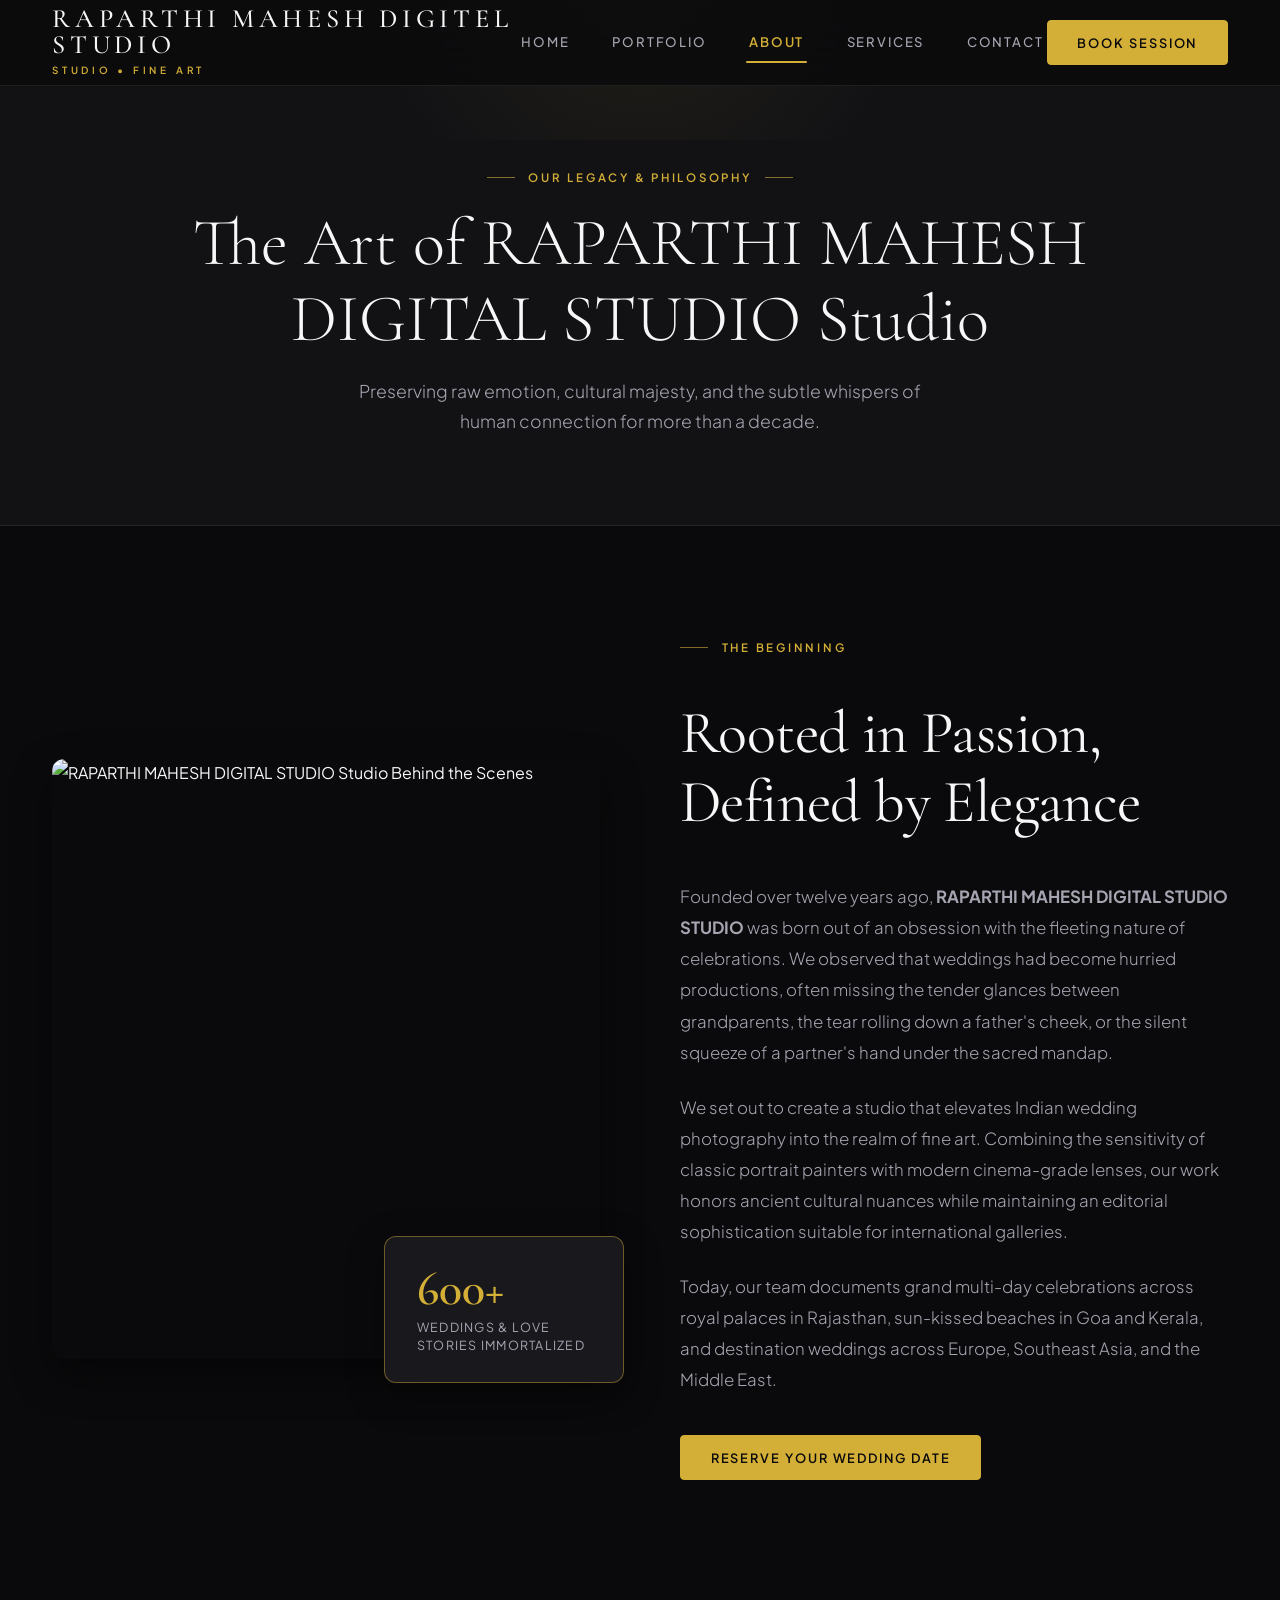
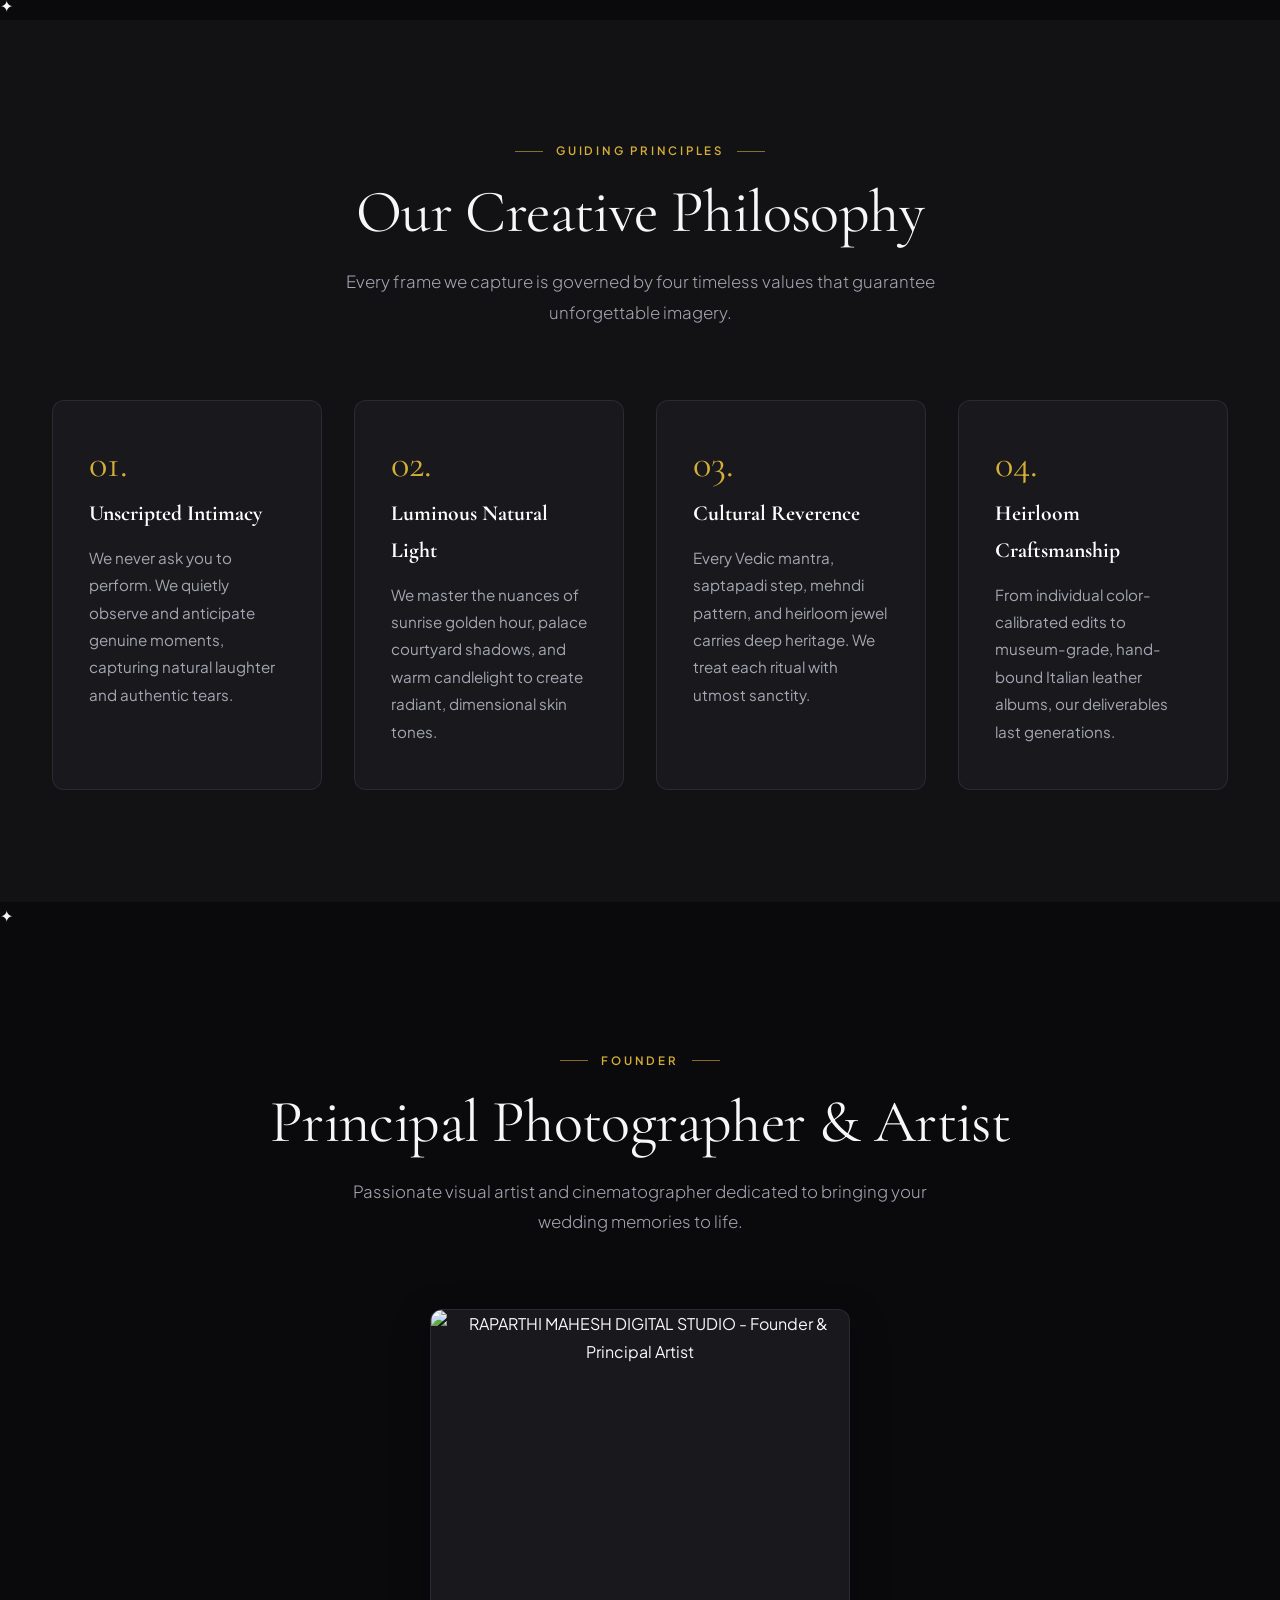
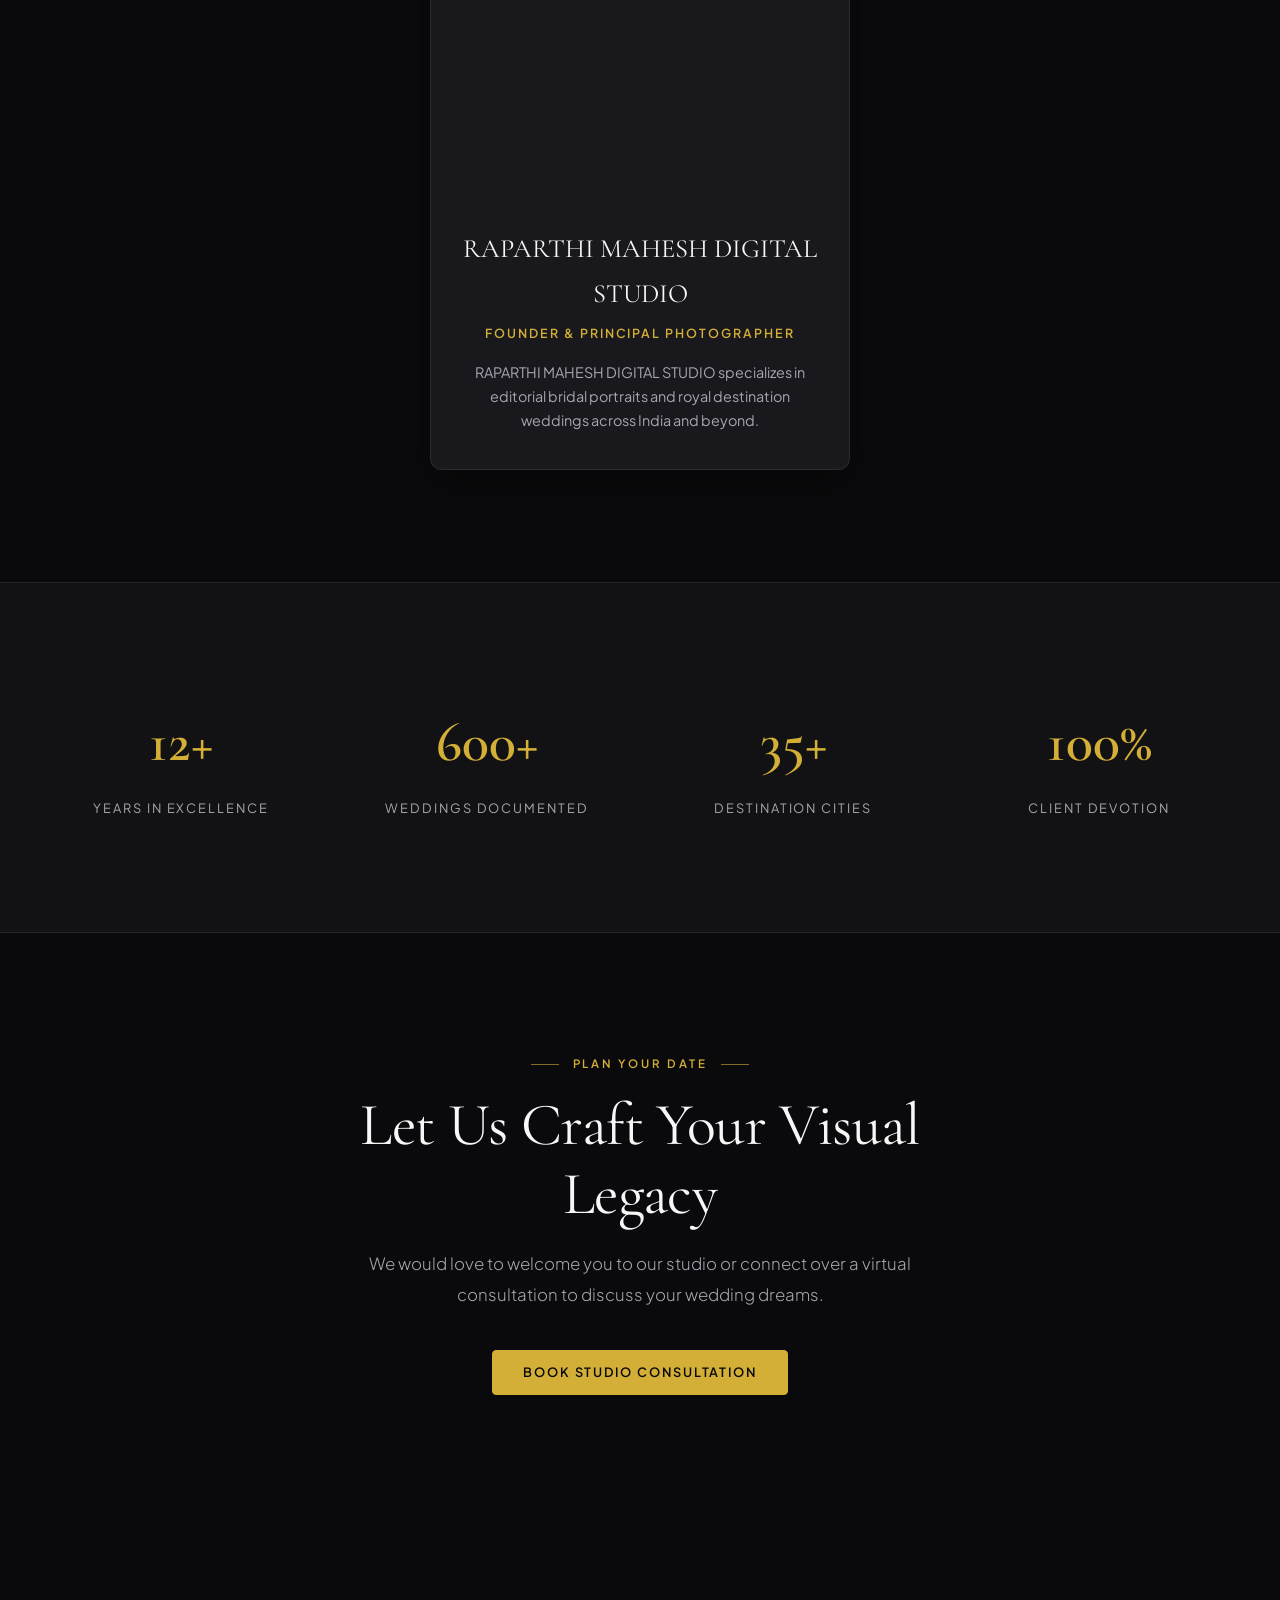
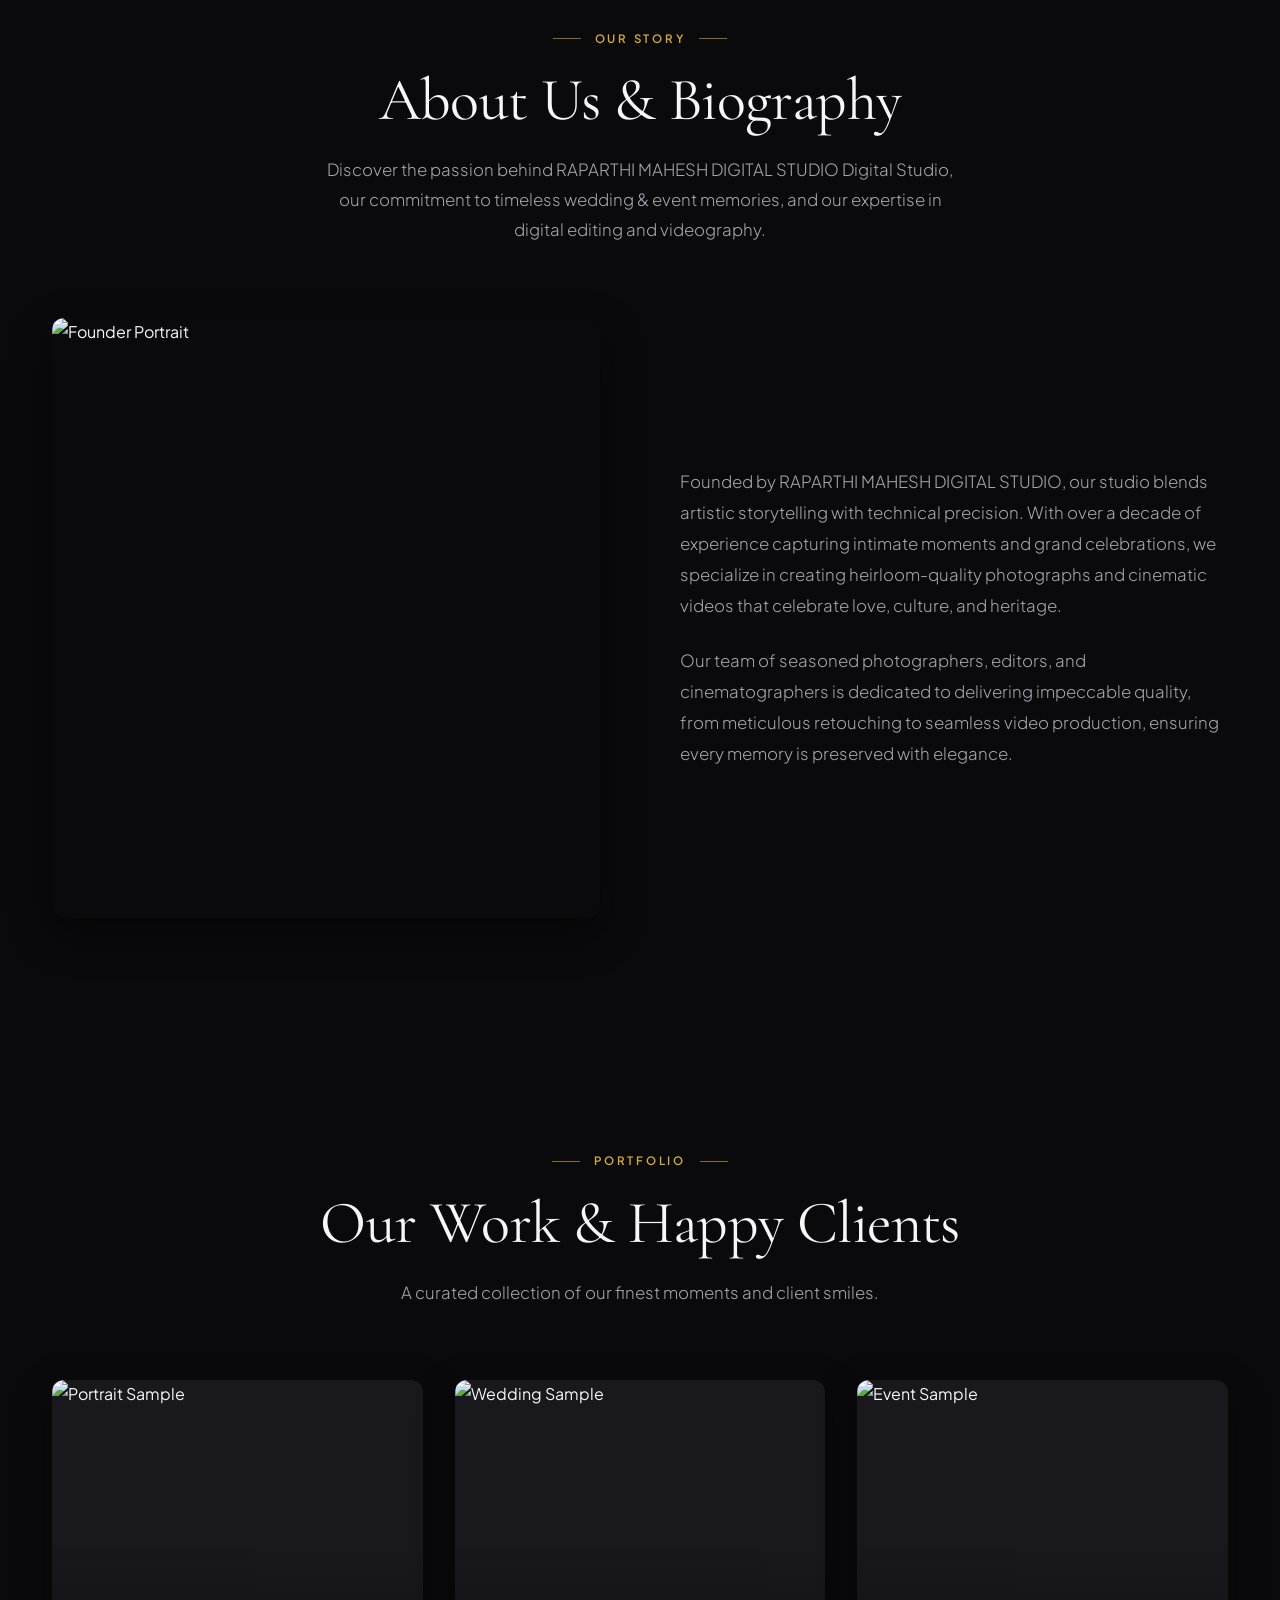
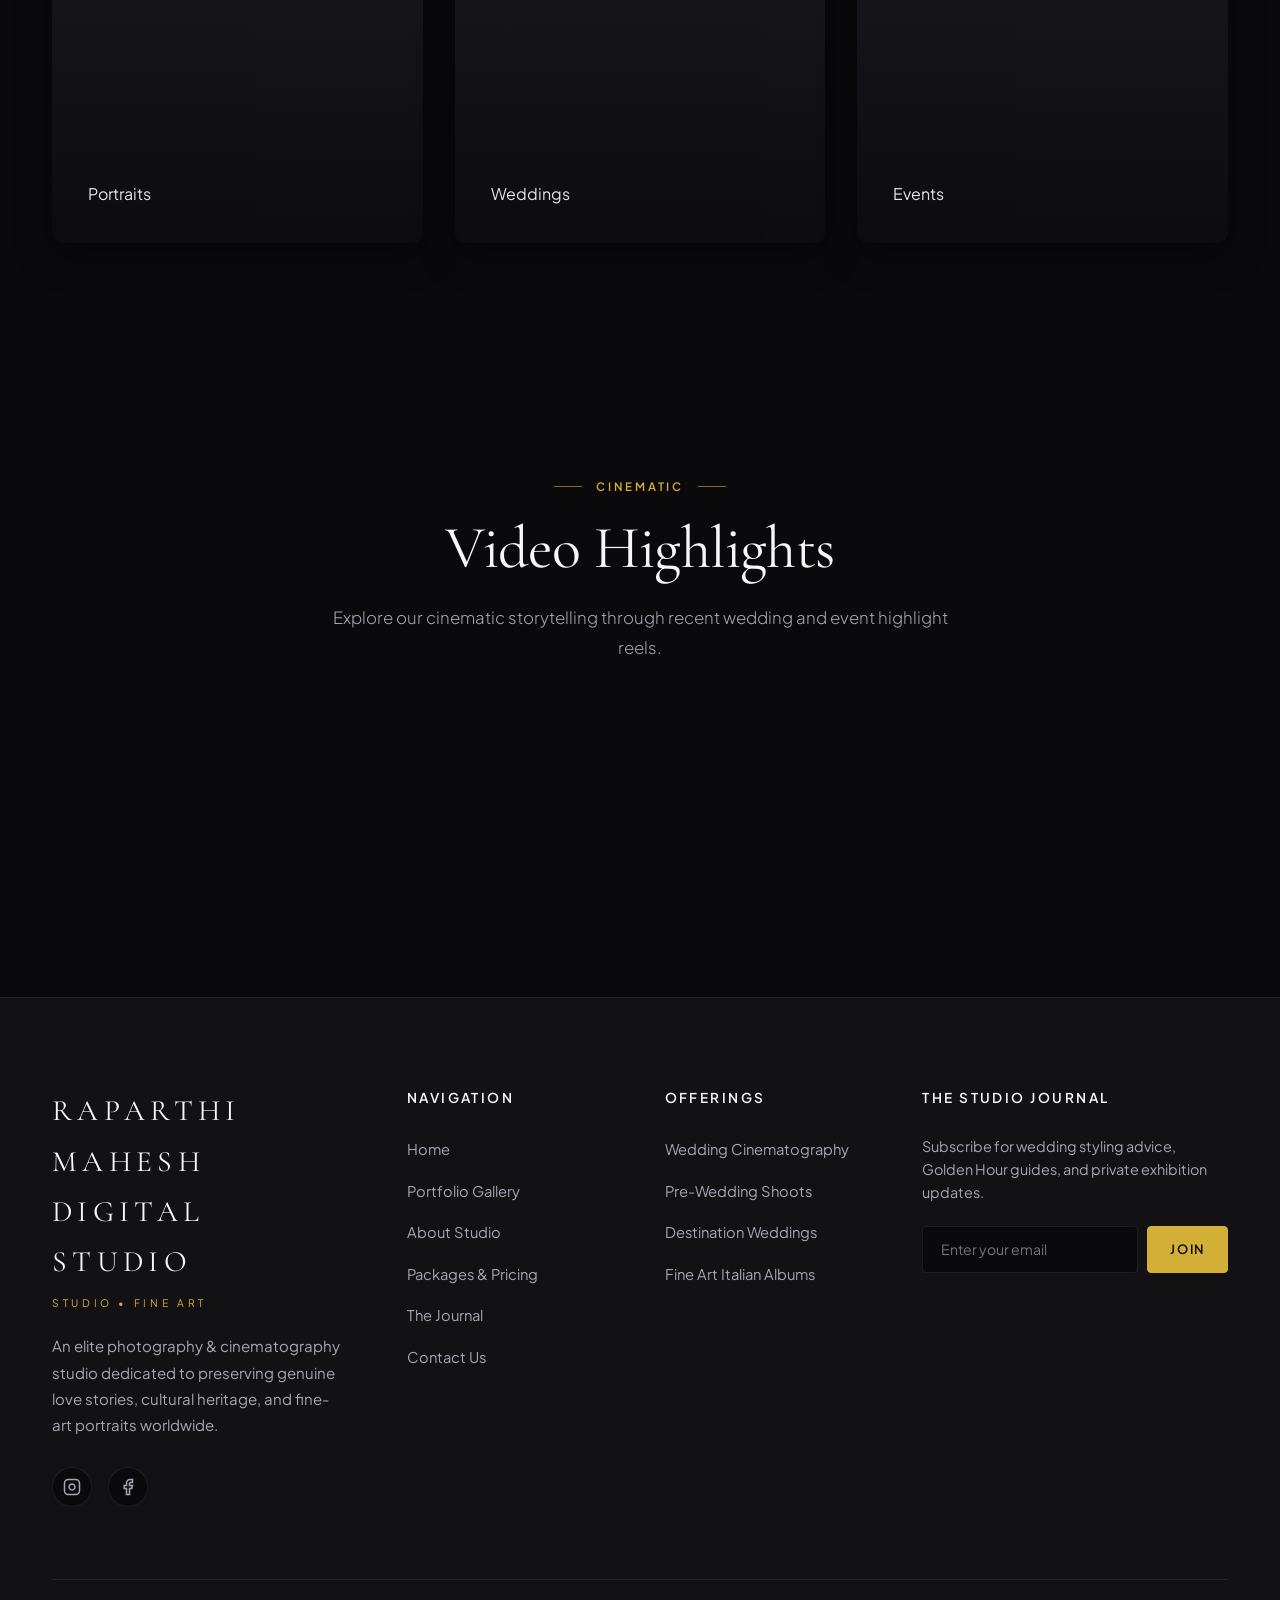
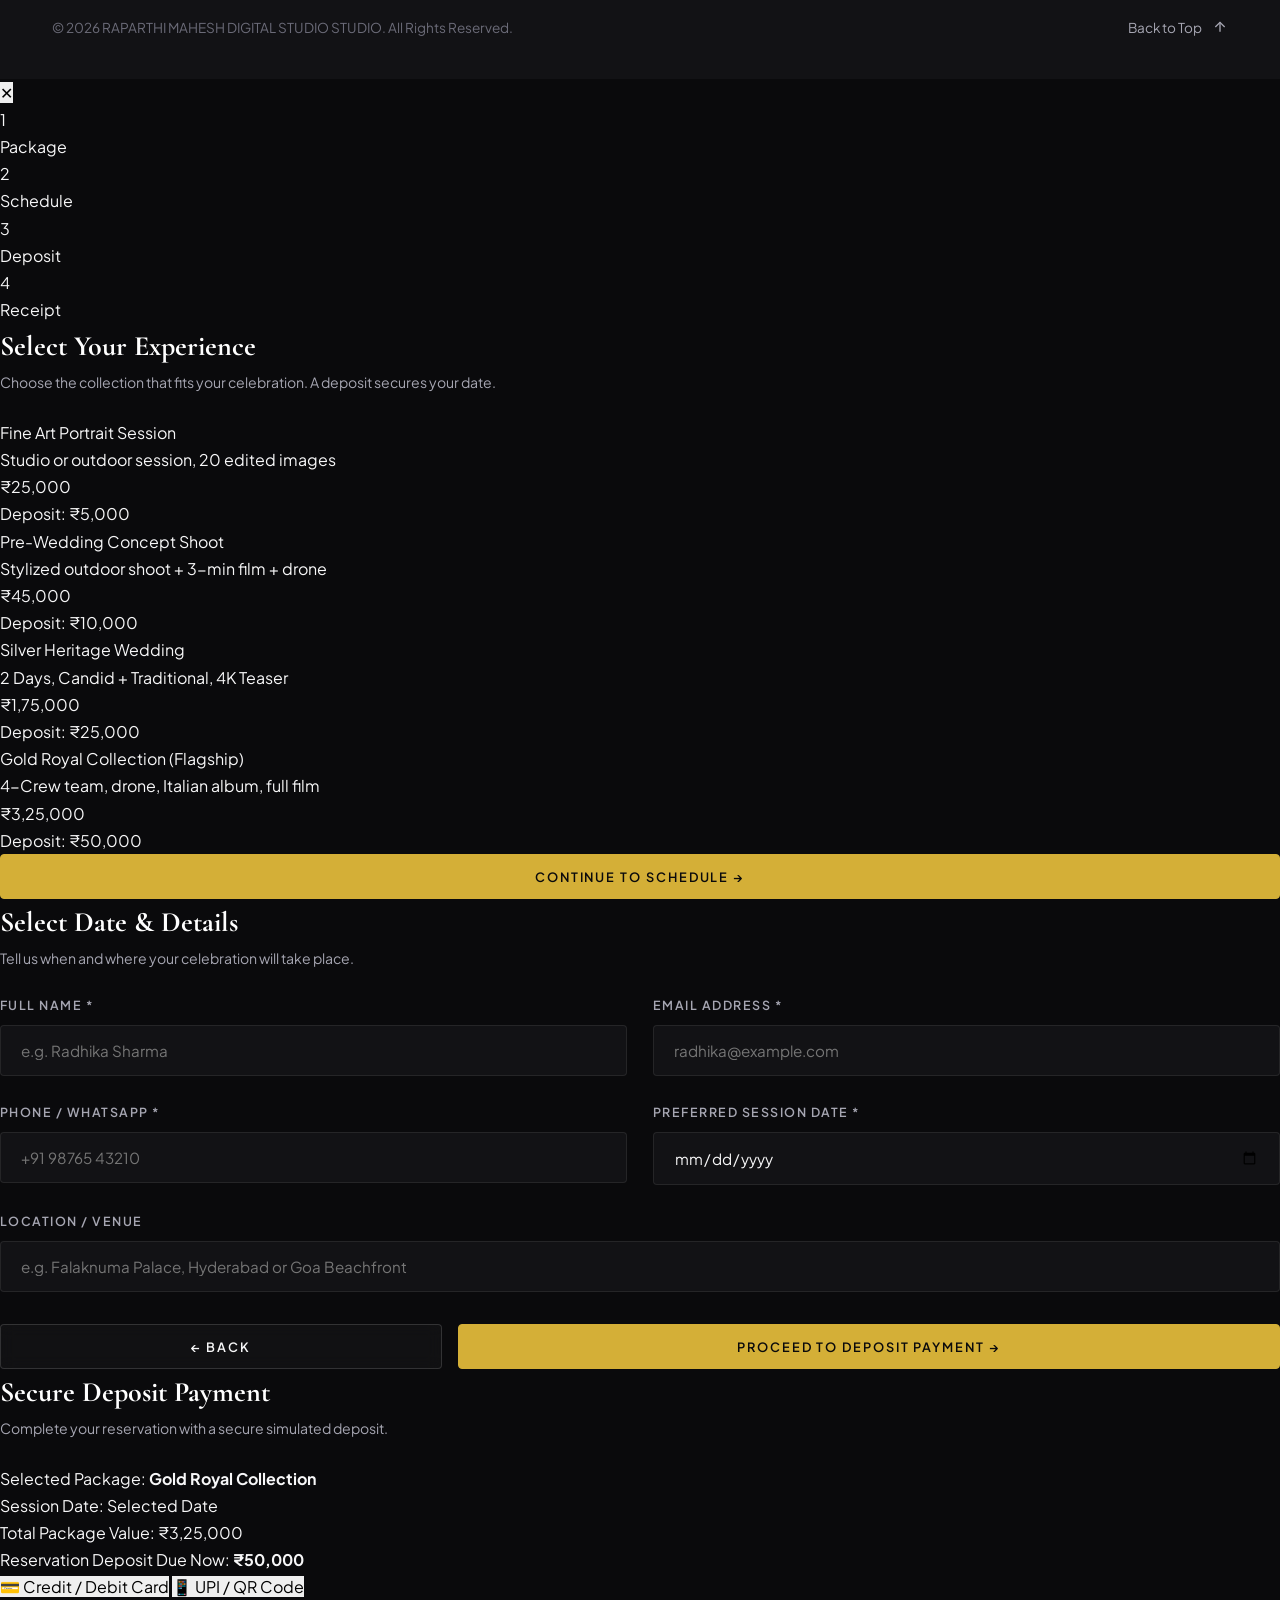
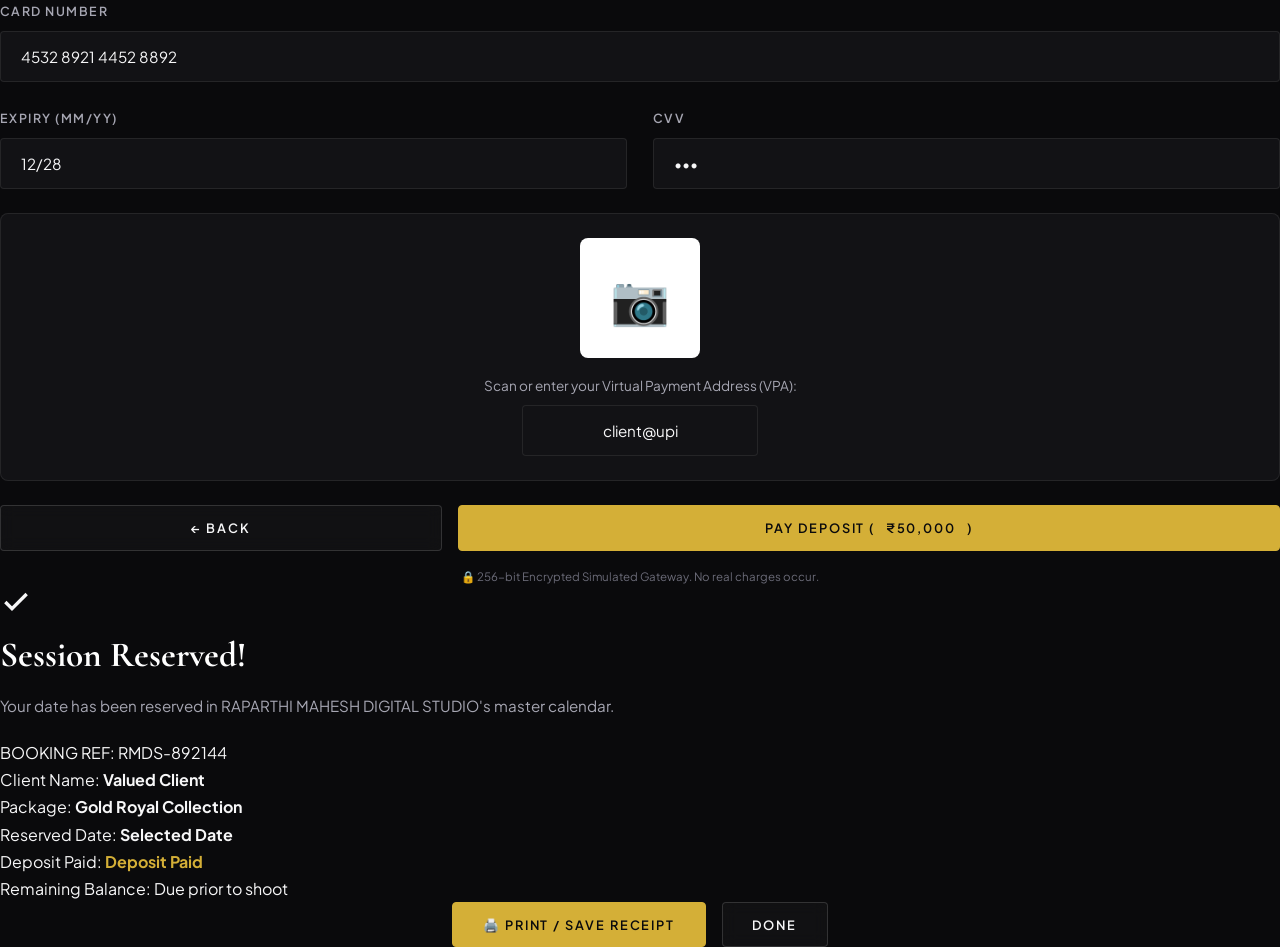
==== commit 6c631c05: "Update social links: add Instagram and Facebook, remove YouTube and Pinterest" ====
--- a/about.html
+++ b/about.html
@@ -291,17 +291,11 @@
           <div class="brand-sub">STUDIO • FINE ART</div>
           <p>An elite photography & cinematography studio dedicated to preserving genuine love stories, cultural heritage, and fine-art portraits worldwide.</p>
           <div class="footer-socials">
-            <a href="https://www.instagram.com/_lds_studio?stkn=NjQ5MHJoamY3eDZh" class="social-icon" target="_blank" aria-label="Instagram">
+            <a href="https://www.instagram.com/raparthi.mahesh.71?xtok=MTZjeWw1MXpyNGlpcQ%3D%3D&amp;utm_source=qr" class="social-icon" target="_blank" aria-label="Instagram">
               <svg width="18" height="18" viewBox="0 0 24 24" fill="none" stroke="currentColor" stroke-width="2"><rect x="2" y="2" width="20" height="20" rx="5" ry="5"></rect><path d="M16 11.37A4 4 0 1 1 12.63 8 4 4 0 0 1 16 11.37z"></path><line x1="17.5" y1="6.5" x2="17.51" y2="6.5"></line></svg>
             </a>
-            <a href="https://facebook.com" class="social-icon" target="_blank" aria-label="Facebook">
+            <a href="https://www.facebook.com/share/1G7ixeo6xY/?mibextid=wwXIfr" class="social-icon" target="_blank" aria-label="Facebook">
               <svg width="18" height="18" viewBox="0 0 24 24" fill="none" stroke="currentColor" stroke-width="2"><path d="M18 2h-3a5 5 0 0 0-5 5v3H7v4h3v8h4v-8h3l1-4h-4V7a1 1 0 0 1 1-1h3z"></path></svg>
-            </a>
-            <a href="https://pinterest.com" class="social-icon" target="_blank" aria-label="Pinterest">
-              <svg width="18" height="18" viewBox="0 0 24 24" fill="none" stroke="currentColor" stroke-width="2"><line x1="12" y1="19" x2="12" y2="5"></line><polyline points="5 12 12 5 19 12"></polyline></svg>
-            </a>
-            <a href="https://youtube.com" class="social-icon" target="_blank" aria-label="YouTube">
-              <svg width="18" height="18" viewBox="0 0 24 24" fill="none" stroke="currentColor" stroke-width="2"><path d="M22.54 6.42a2.78 2.78 0 0 0-1.94-2C18.88 4 12 4 12 4s-6.88 0-8.6.46a2.78 2.78 0 0 0-1.94 2A29 29 0 0 0 1 11.75a29 29 0 0 0 .46 5.33A2.78 2.78 0 0 0 3.4 19c1.72.46 8.6.46 8.6.46s6.88 0 8.6-.46a2.78 2.78 0 0 0 1.94-2 29 29 0 0 0 .46-5.25 29 29 0 0 0-.46-5.33z"></path><polygon points="9.75 15.02 15.5 11.75 9.75 8.48 9.75 15.02"></polygon></svg>
             </a>
           </div>
         </div>
